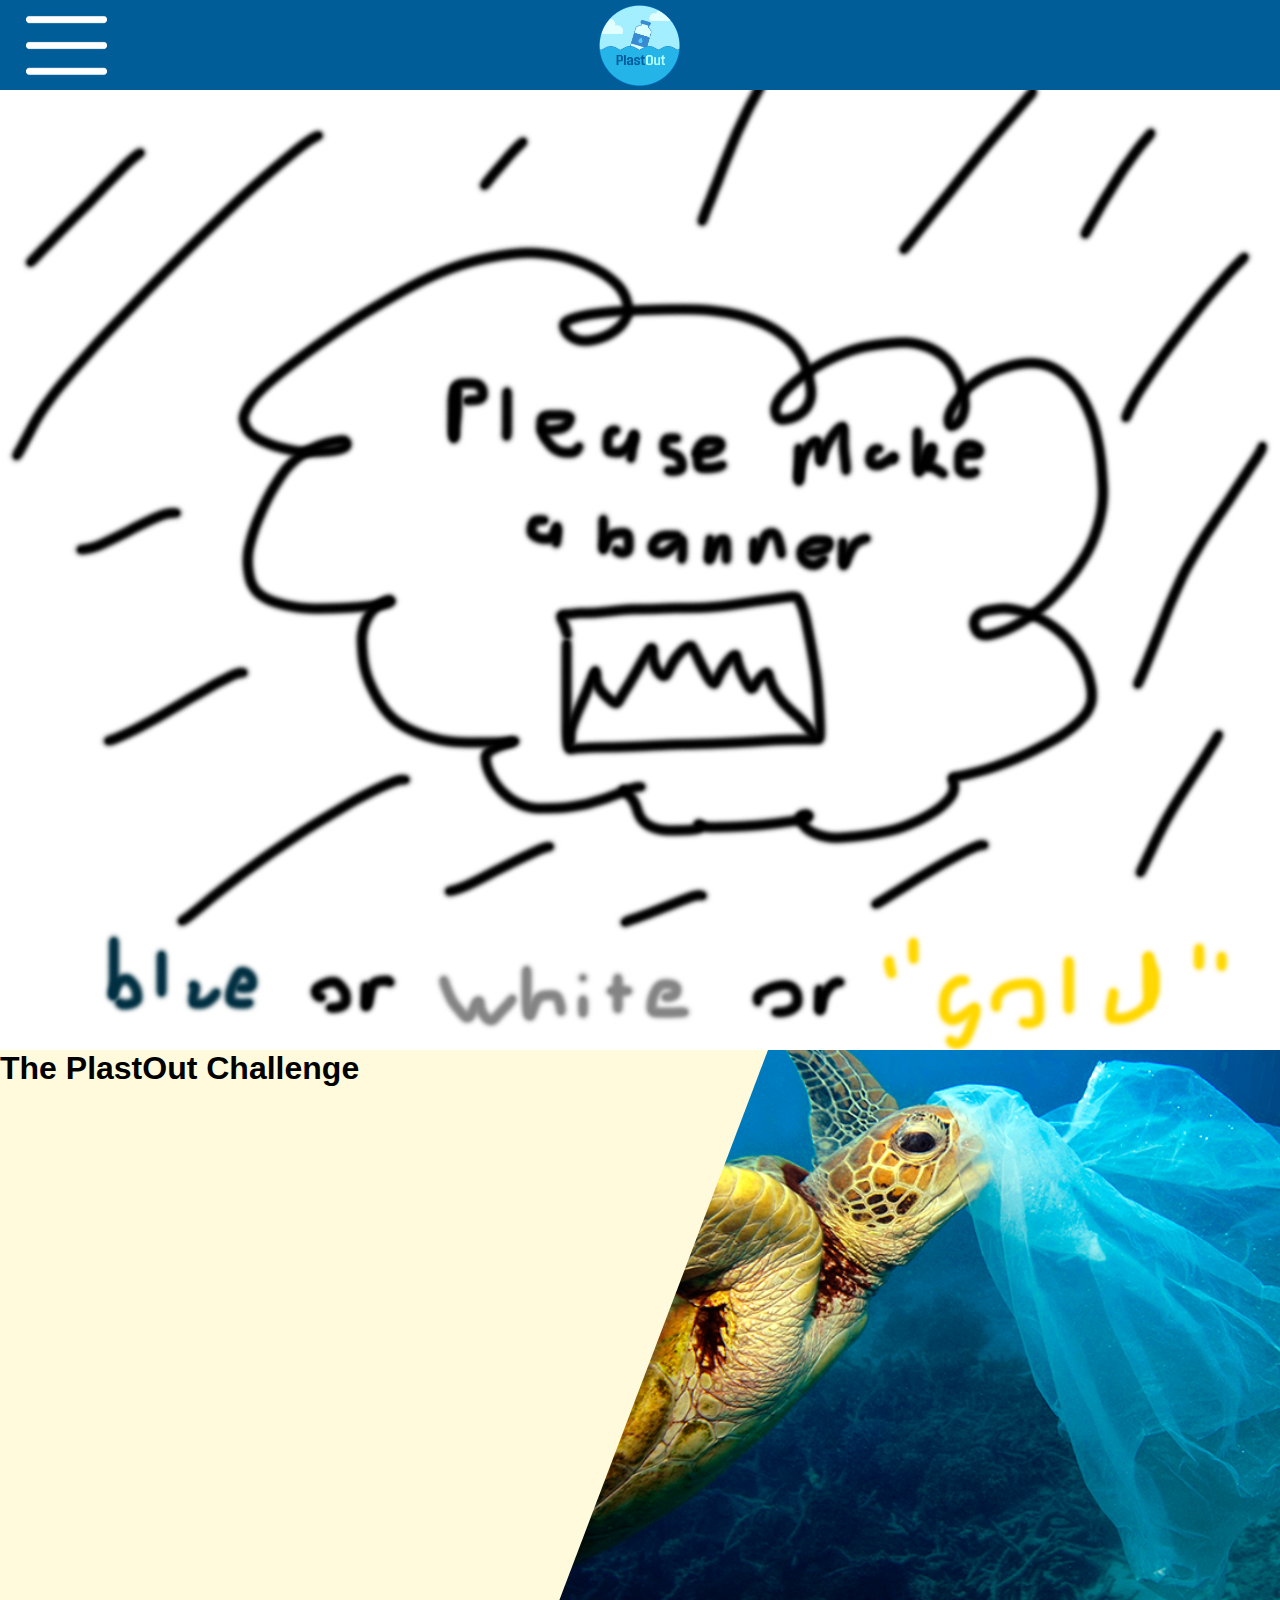
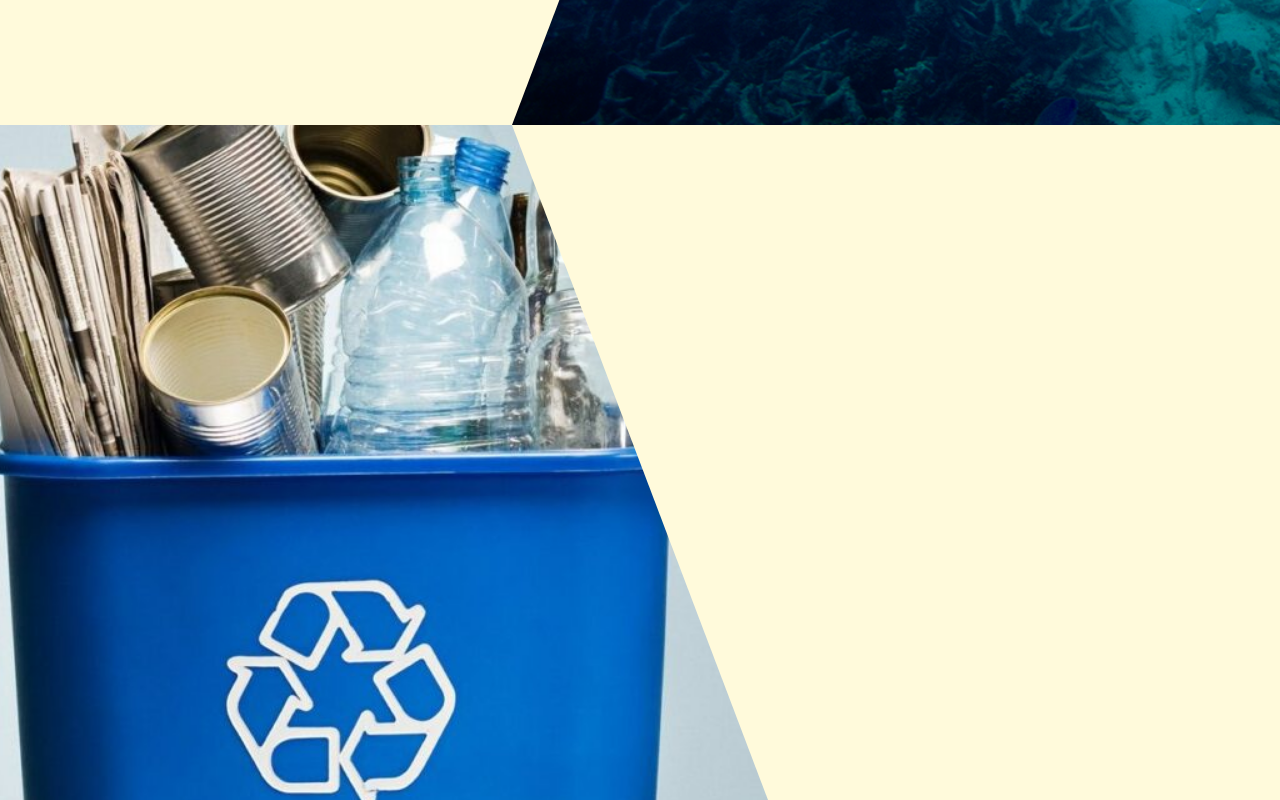
==== docs/index.html @ 73b94173 "skeleton structure" ====
<!DOCTYPE html>
<html lang="en">
<head>
    <meta charset="UTF-8">
    <meta name="viewport" content="width=device-width, initial-scale=1.0">
    
    <link rel="stylesheet" type="text/css" href="stylesheets/topbar.css"/>
    <link rel="stylesheet" type="text/css" href="stylesheets/content-blocks.css"/>
    <script src="main.js"></script>

    <title>Team PlastOut</title>
</head>
<body>

    <div class="topbar">
        <div class="topbar-item" id="menu">
            <img src="assets/PLACEHOLDER MENU ICON.png" onClick="openNav()" id="sdf">
        </div>

        <div class="topbar-item" id="logo">
            <img src="assets/PlastOut.svg">
        </div>

        <div class="topbar-item" id="spacer">
        </div>
    </div>

    <div id="main-banner">
    </div>

    <!-- right text -->
    <div class="content-block">
        <img src="assets/turtle.png" class="content-banner left-block">
        <h1 class="left-block">The PlastOut Challenge</h1>

        <div class="poly-container">
            <svg class="poly-container" viewBox="0, 0, 100, 100" preserveAspectRatio="none">
                <polygon points="0, 0 60, 0 40, 100 0, 100"></polygon>
            </svg>
        </div>
    </div>

    <!-- left text -->
    <div class="content-block">
        <div class="poly-container">
            <img src="assets/recycling.jpg" class="content-banner right-block">

            <svg class="poly-container" viewBox="0, 0, 100, 100" preserveAspectRatio="none">
                <polygon points="100, 0 40, 0 60, 100 100, 100"></polygon>
            </svg>
        </div>
    </div>

        <!-- <img src="assets/test.jpg" class="content-banner"> -->
</body>
</html>
---- docs/stylesheets/topbar.css ----
* {
    margin: 0;
    padding: 0;
}

html, body {
    width: 100%;
    height: 100%;
    font-family: 'Trebuchet MS', 'Lucida Sans Unicode', 'Lucida Grande', 'Lucida Sans', Arial, sans-serif;
}

img{
    height: 100%;
    width: auto;
}

.topbar {
    background-color: #005d97;
}

div.topbar {
    z-index: 99;
    position: sticky;
    top: 0;
    height: 10%;
    display: flex;
    align-items: center;
}

div.topbar-item {
    height: 90%;
    display: flex;
}

#menu {
    flex: 1 1 0;
    justify-content: left;
    padding-left: 2%;
}

#logo {
    justify-content: center;
    flex: 4 4 0;
}

#spacer {
    flex: 1 1 0;
    justify-content: right;
    padding-right: 2%;
}

#main-banner {
    width: 100%;
    aspect-ratio: 4 / 3;
    background-image: url(../assets/banner-placeholder.png);
    background-size: cover;
}
---- docs/stylesheets/content-blocks.css ----
.content-block {
    background-position: center;
    position: relative;
    width: 100%;
    height: 75%;
    overflow: hidden;
}

.poly-container {
    z-index: 1;
    width: 100%;
    height: 100%;
    display: flex;
}

svg.poly-container {
    position: absolute;
    width: 100%;
    height: 100%;
    fill: #fffadb;
}

.content-banner {
    z-index: 0;
    position: absolute;
    min-width: 100%;
    min-height: 100%;
    width: auto;
    height: auto;
}

img.left-block {
    top: -25%;
    right: -25%;
}

img.right-block {
    top: -25%;
    left: -25%;
}

h1.left-block {
    position: absolute;
    z-index: 2;
    width: 40%;
}
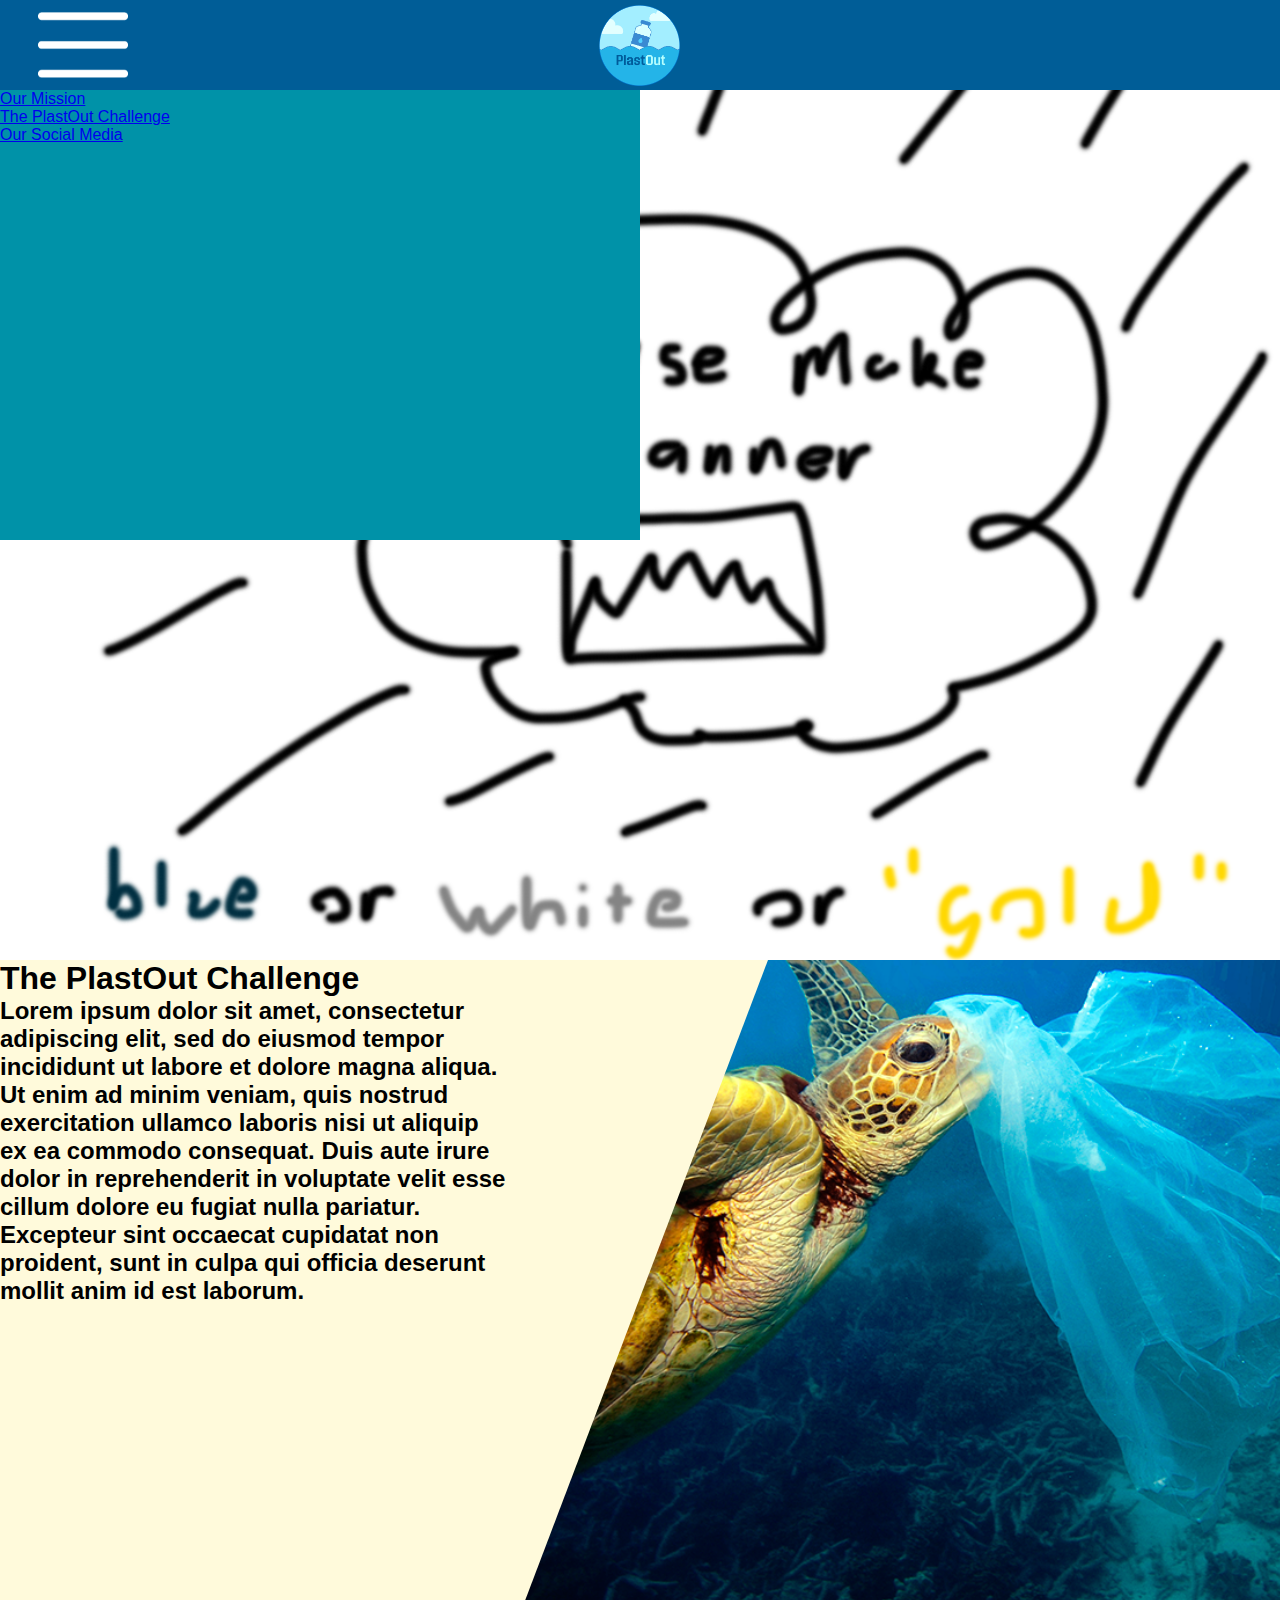
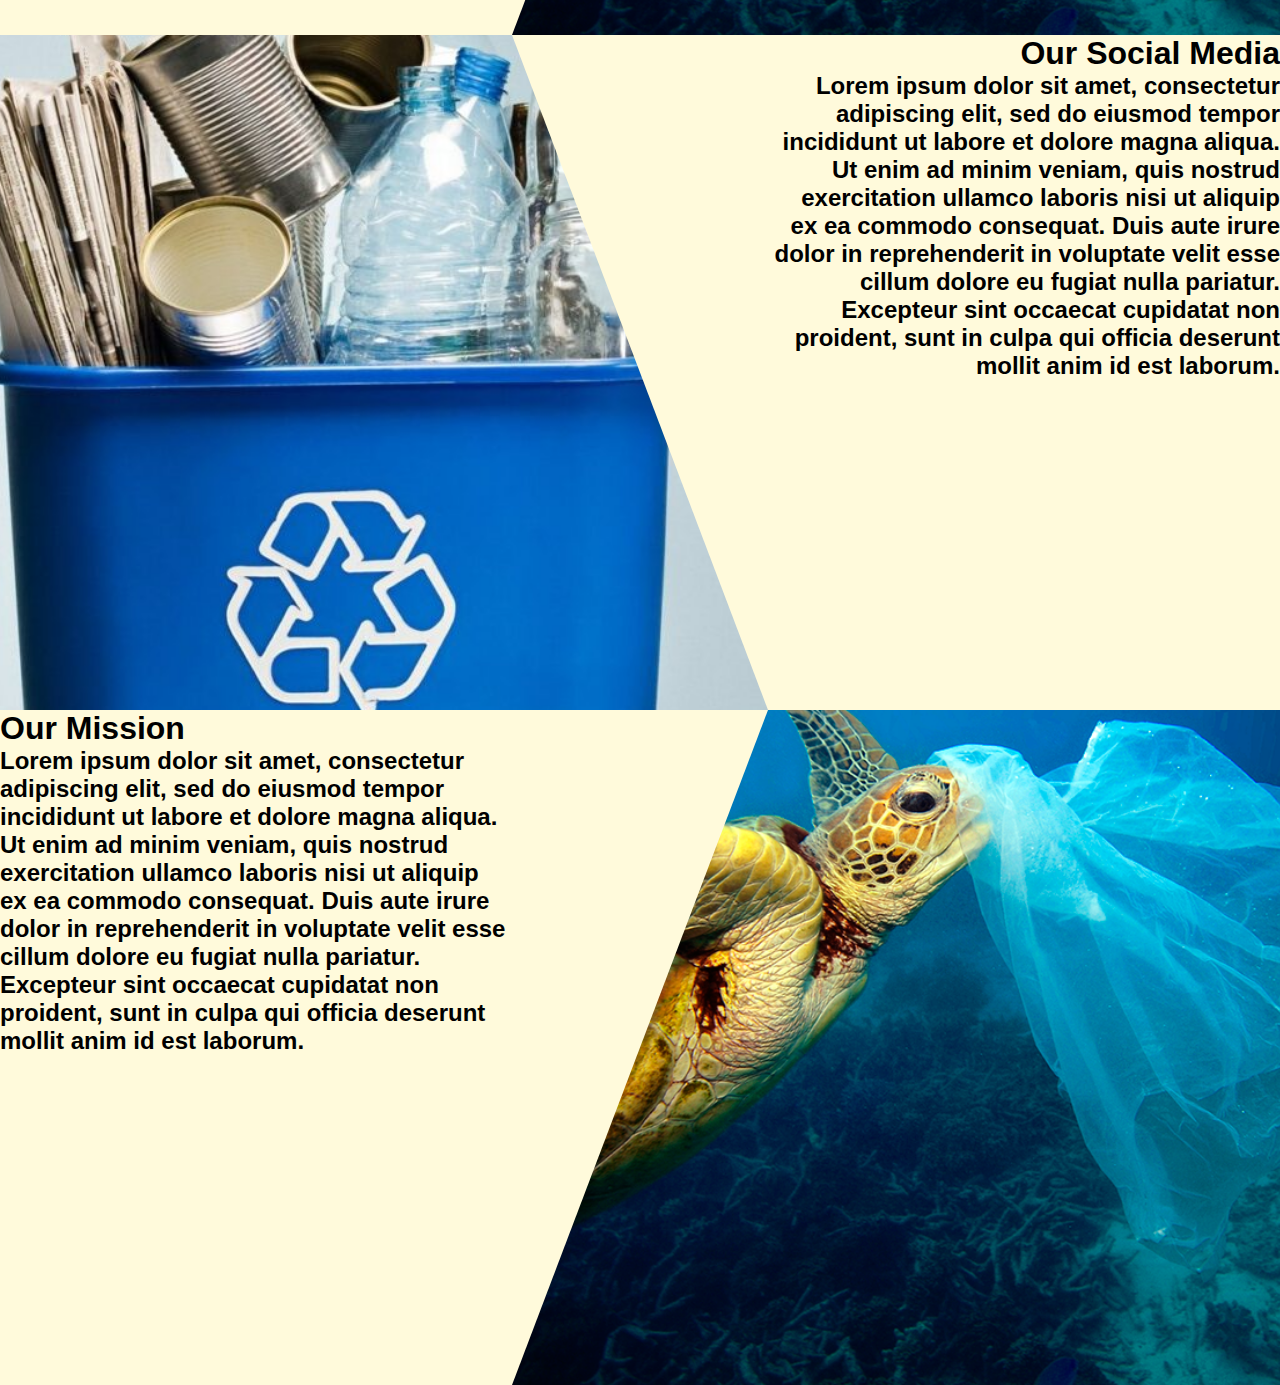
==== commit 3cbf0d27: "navbar" ====
--- a/docs/index.html
+++ b/docs/index.html
@@ -6,7 +6,9 @@
     
     <link rel="stylesheet" type="text/css" href="stylesheets/topbar.css"/>
     <link rel="stylesheet" type="text/css" href="stylesheets/content-blocks.css"/>
-    <script src="main.js"></script>
+
+    <link rel="icon" type="image/png" href="assets/favicomatic/favicon-32x32.png" sizes="32x32" />
+    <link rel="icon" type="image/png" href="assets/favicomatic/favicon-16x16.png" sizes="16x16" />    
 
     <title>Team PlastOut</title>
 </head>
@@ -14,8 +16,15 @@
 
     <div class="topbar">
         <div class="topbar-item" id="menu">
-            <img src="assets/PLACEHOLDER MENU ICON.png" onClick="openNav()" id="sdf">
+            <img src="assets/PLACEHOLDER MENU ICON.png" id="menu-button">
+            <div id="navigator">
+                <a href="mission.html" class="navigator-item">Our Mission</a>
+                <a href="plastout-challenge.html" class="navigator-item">The PlastOut Challenge</a>
+                <a href="social-media.html" class="navigator-item">Our Social Media</a>
+            </div>
+            <div id="mask"></div>
         </div>
+
 
         <div class="topbar-item" id="logo">
             <img src="assets/PlastOut.svg">
@@ -31,7 +40,10 @@
     <!-- right text -->
     <div class="content-block">
         <img src="assets/turtle.png" class="content-banner left-block">
-        <h1 class="left-block">The PlastOut Challenge</h1>
+        <div class="left-block">
+            <h1 class="left-block">The PlastOut Challenge</h1>
+            <h2 class="left-block">Lorem ipsum dolor sit amet, consectetur adipiscing elit, sed do eiusmod tempor incididunt ut labore et dolore magna aliqua. Ut enim ad minim veniam, quis nostrud exercitation ullamco laboris nisi ut aliquip ex ea commodo consequat. Duis aute irure dolor in reprehenderit in voluptate velit esse cillum dolore eu fugiat nulla pariatur. Excepteur sint occaecat cupidatat non proident, sunt in culpa qui officia deserunt mollit anim id est laborum.</h2>
+        </div>
 
         <div class="poly-container">
             <svg class="poly-container" viewBox="0, 0, 100, 100" preserveAspectRatio="none">
@@ -42,15 +54,33 @@
 
     <!-- left text -->
     <div class="content-block">
+        <img src="assets/recycling.jpg" class="content-banner right-block">
+        <div class="right-block">
+            <h1 class="right-block">Our Social Media</h1>
+            <h2 class="right-block">Lorem ipsum dolor sit amet, consectetur adipiscing elit, sed do eiusmod tempor incididunt ut labore et dolore magna aliqua. Ut enim ad minim veniam, quis nostrud exercitation ullamco laboris nisi ut aliquip ex ea commodo consequat. Duis aute irure dolor in reprehenderit in voluptate velit esse cillum dolore eu fugiat nulla pariatur. Excepteur sint occaecat cupidatat non proident, sunt in culpa qui officia deserunt mollit anim id est laborum.</h2>
+        </div>
+
         <div class="poly-container">
-            <img src="assets/recycling.jpg" class="content-banner right-block">
-
             <svg class="poly-container" viewBox="0, 0, 100, 100" preserveAspectRatio="none">
                 <polygon points="100, 0 40, 0 60, 100 100, 100"></polygon>
             </svg>
         </div>
     </div>
 
-        <!-- <img src="assets/test.jpg" class="content-banner"> -->
+    <div class="content-block">
+        <img src="assets/turtle.png" class="content-banner left-block">
+        <div class="left-block">
+            <h1 class="left-block">Our Mission</h1>
+            <h2 class="left-block">Lorem ipsum dolor sit amet, consectetur adipiscing elit, sed do eiusmod tempor incididunt ut labore et dolore magna aliqua. Ut enim ad minim veniam, quis nostrud exercitation ullamco laboris nisi ut aliquip ex ea commodo consequat. Duis aute irure dolor in reprehenderit in voluptate velit esse cillum dolore eu fugiat nulla pariatur. Excepteur sint occaecat cupidatat non proident, sunt in culpa qui officia deserunt mollit anim id est laborum.</h2>
+        </div>
+
+        <div class="poly-container">
+            <svg class="poly-container" viewBox="0, 0, 100, 100" preserveAspectRatio="none">
+                <polygon points="0, 0 60, 0 40, 100 0, 100"></polygon>
+            </svg>
+        </div>
+    </div>
+
+    <script src="main.js"></script>
 </body>
 </html>--- a/docs/stylesheets/topbar.css
+++ b/docs/stylesheets/topbar.css
@@ -9,33 +9,73 @@
     font-family: 'Trebuchet MS', 'Lucida Sans Unicode', 'Lucida Grande', 'Lucida Sans', Arial, sans-serif;
 }
 
-img{
+img {
     height: 100%;
     width: auto;
 }
 
-.topbar {
-    background-color: #005d97;
-}
-
 div.topbar {
-    z-index: 99;
-    position: sticky;
+    position: fixed;
     top: 0;
+    width: 100%;
     height: 10%;
     display: flex;
     align-items: center;
+    background-color: #005d97;
+    z-index: 100;
 }
 
 div.topbar-item {
     height: 90%;
     display: flex;
+    z-index: 5;
 }
 
 #menu {
     flex: 1 1 0;
     justify-content: left;
-    padding-left: 2%;
+    display: block;
+}
+
+#mask {
+    width: 50%;
+    height: 100%;
+    top: 0px;
+    position: absolute;
+    z-index: 4;
+    background-color: #005d97;
+}
+
+#navigator {
+    width: 50%;
+    height: 500%;
+    position: absolute;
+    bottom: 0px;
+    left: 0px;
+    background-color: #0092a8;
+    transition: transform 1s;
+    z-index: 3;
+    /* display: block; */
+}
+
+#menu-button {
+    position: absolute;
+    padding-left: 3%;
+    z-index: 6;
+    top: 0;
+    left: 0;
+}
+
+#menu-button:hover + #navigator {
+    transform: translateY(100%);
+}
+
+#navigator:hover {
+    transform: translateY(100%);
+}
+
+.navigator-item {
+    display: block;
 }
 
 #logo {
@@ -46,7 +86,6 @@
 #spacer {
     flex: 1 1 0;
     justify-content: right;
-    padding-right: 2%;
 }
 
 #main-banner {
--- a/docs/stylesheets/content-blocks.css
+++ b/docs/stylesheets/content-blocks.css
@@ -4,17 +4,18 @@
     width: 100%;
     height: 75%;
     overflow: hidden;
+    display: flex;
 }
 
 .poly-container {
     z-index: 1;
+    position: absolute;
     width: 100%;
     height: 100%;
     display: flex;
 }
 
 svg.poly-container {
-    position: absolute;
     width: 100%;
     height: 100%;
     fill: #fffadb;
@@ -29,6 +30,22 @@
     height: auto;
 }
 
+div.left-block {
+    text-align: left;
+    position: absolute;
+    z-index: 2;
+    width: 40%;
+    left: 0px;
+}
+
+div.right-block {
+    text-align: right;
+    position: absolute;
+    z-index: 2;
+    width: 40%;
+    right: 0px;
+}
+
 img.left-block {
     top: -25%;
     right: -25%;
@@ -37,10 +54,4 @@
 img.right-block {
     top: -25%;
     left: -25%;
-}
-
-h1.left-block {
-    position: absolute;
-    z-index: 2;
-    width: 40%;
 }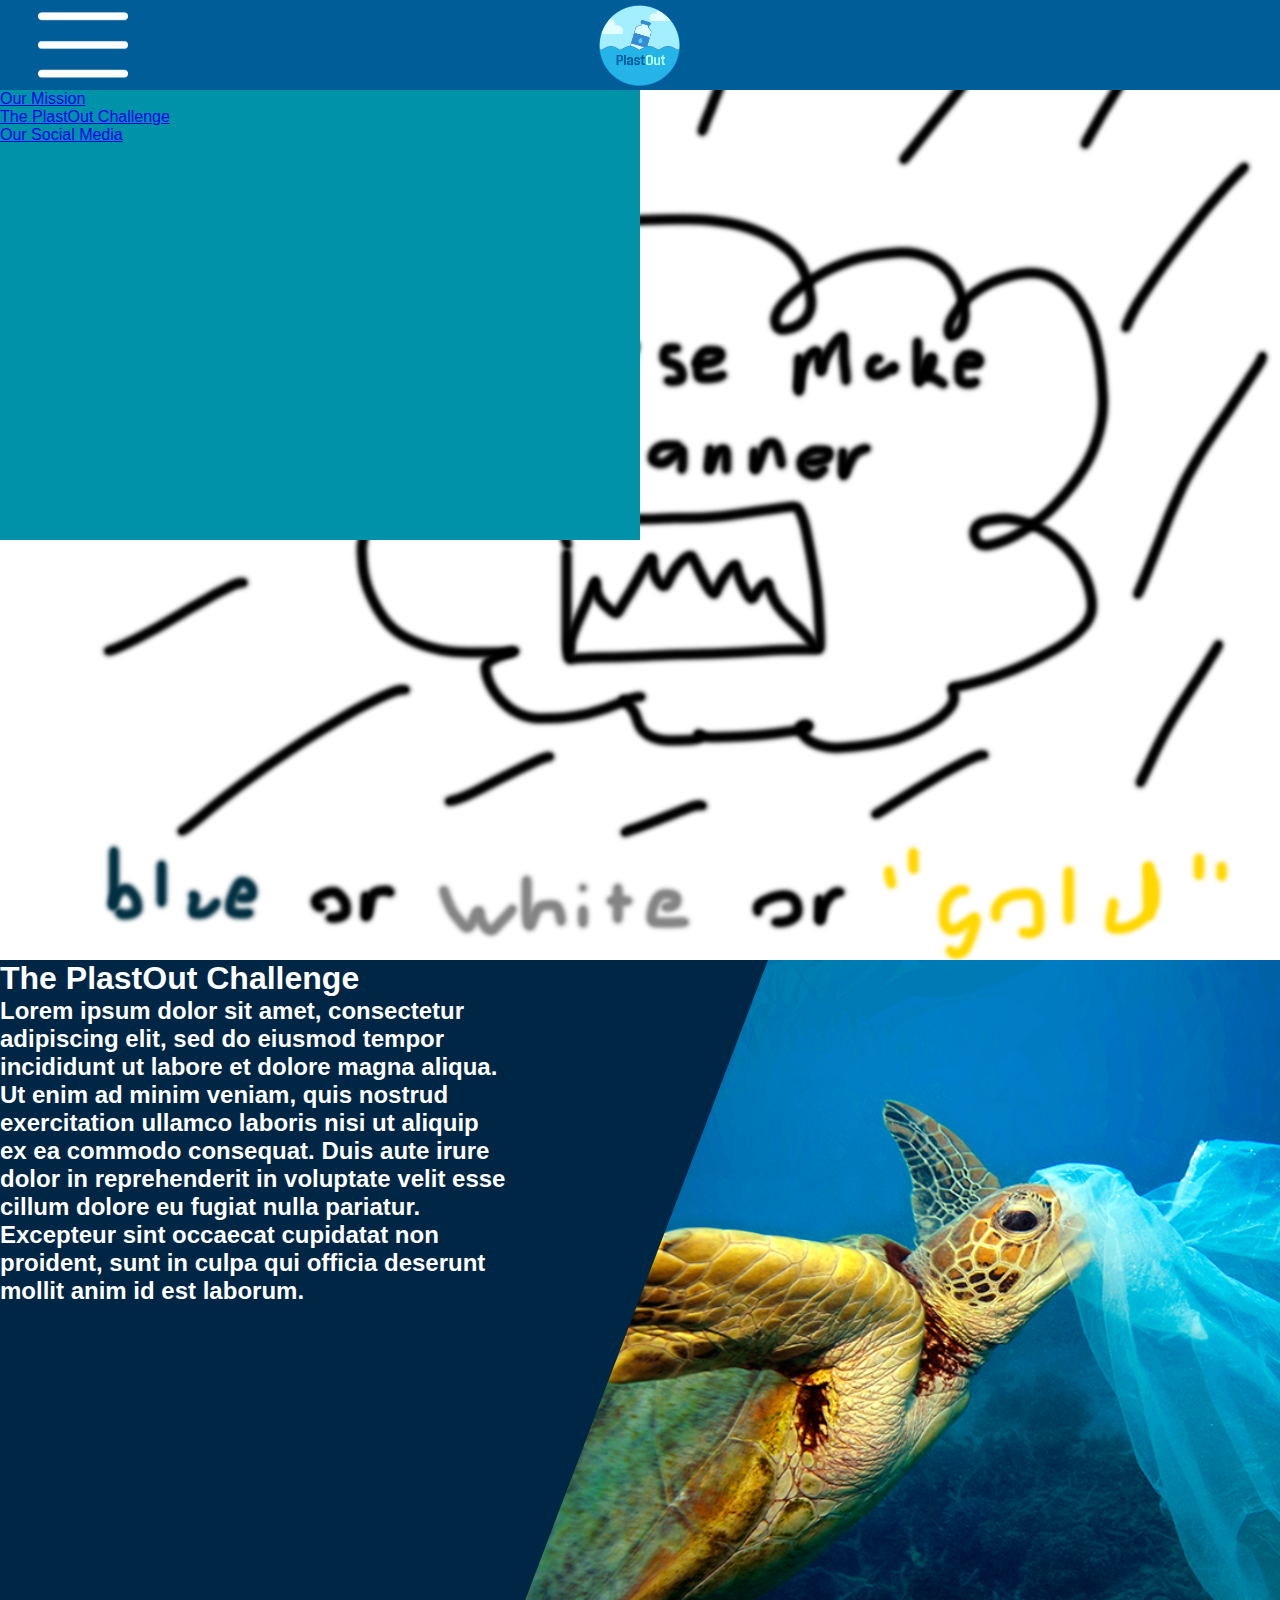
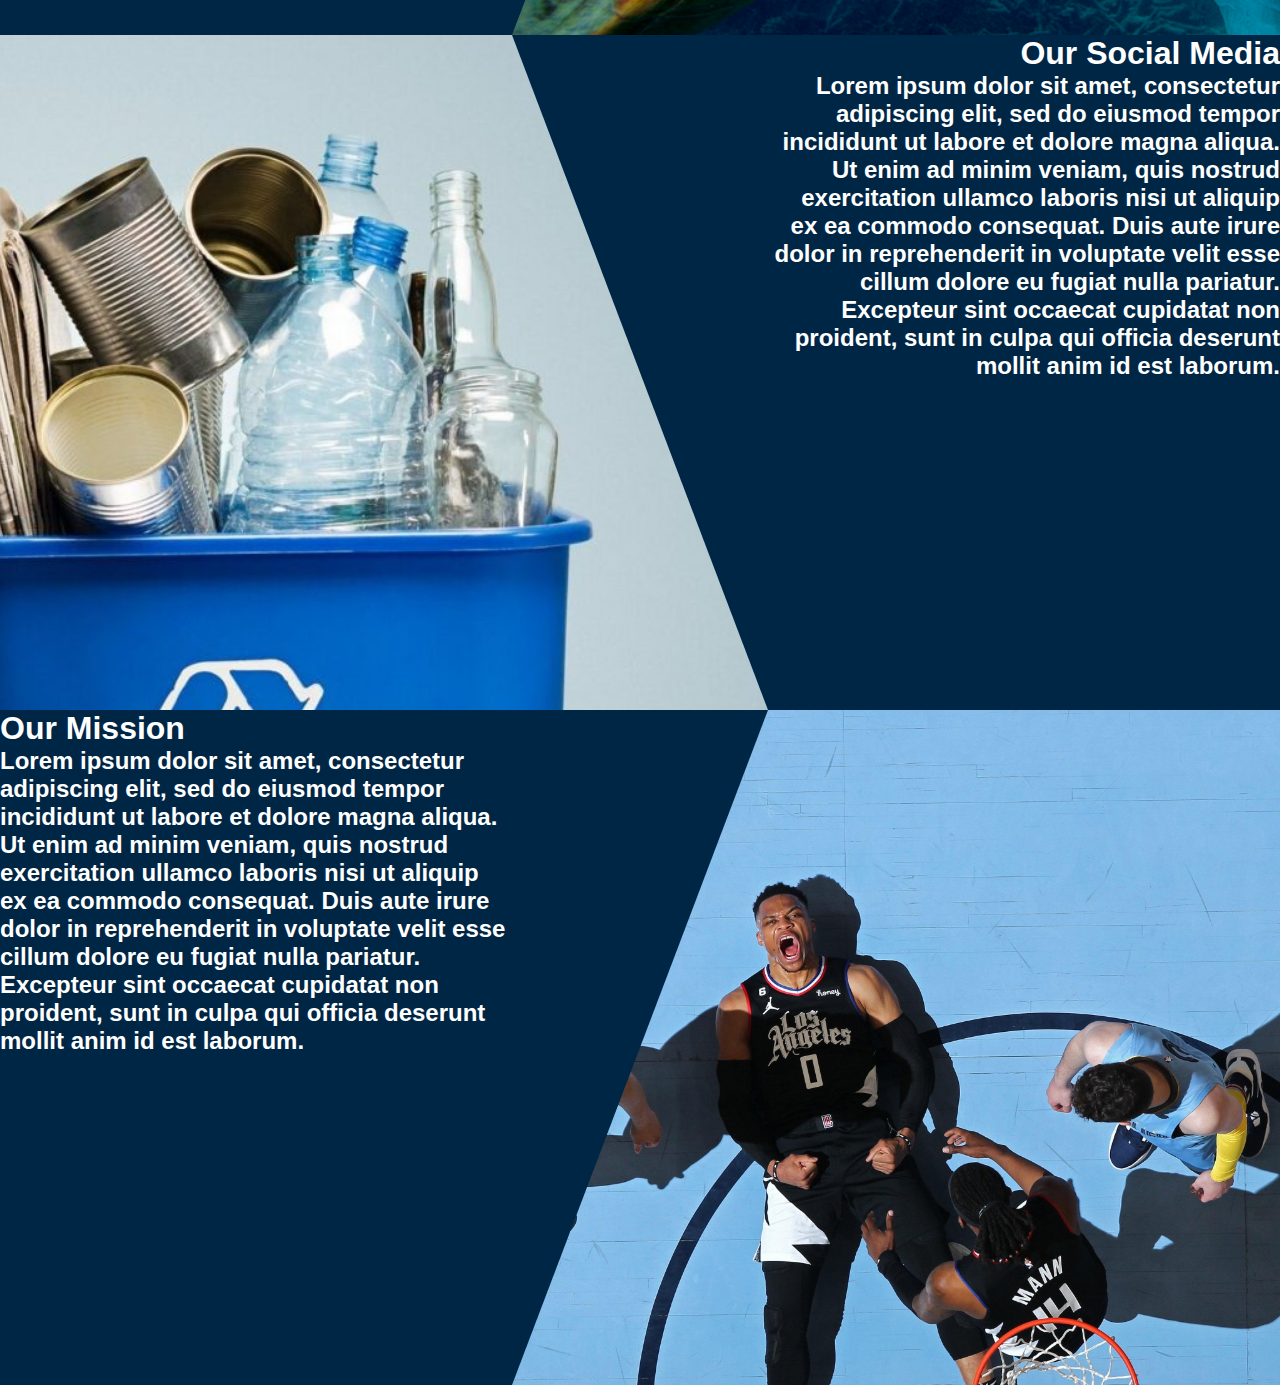
==== commit dabaed06: "small fixes to mobile navbar" ====
--- a/docs/index.html
+++ b/docs/index.html
@@ -68,7 +68,7 @@
     </div>
 
     <div class="content-block">
-        <img src="assets/turtle.png" class="content-banner left-block">
+        <img src="assets/test.jpg" class="content-banner left-block">
         <div class="left-block">
             <h1 class="left-block">Our Mission</h1>
             <h2 class="left-block">Lorem ipsum dolor sit amet, consectetur adipiscing elit, sed do eiusmod tempor incididunt ut labore et dolore magna aliqua. Ut enim ad minim veniam, quis nostrud exercitation ullamco laboris nisi ut aliquip ex ea commodo consequat. Duis aute irure dolor in reprehenderit in voluptate velit esse cillum dolore eu fugiat nulla pariatur. Excepteur sint occaecat cupidatat non proident, sunt in culpa qui officia deserunt mollit anim id est laborum.</h2>
--- a/docs/stylesheets/content-blocks.css
+++ b/docs/stylesheets/content-blocks.css
@@ -5,6 +5,7 @@
     height: 75%;
     overflow: hidden;
     display: flex;
+    color: white;
 }
 
 .poly-container {
@@ -18,7 +19,7 @@
 svg.poly-container {
     width: 100%;
     height: 100%;
-    fill: #fffadb;
+    fill: #002645;
 }
 
 .content-banner {
@@ -47,11 +48,11 @@
 }
 
 img.left-block {
-    top: -25%;
-    right: -25%;
+    right: -33%;
+    width: 100%;
 }
 
 img.right-block {
-    top: -25%;
-    left: -25%;
+    left: -33%;
+    width: 100%;
 }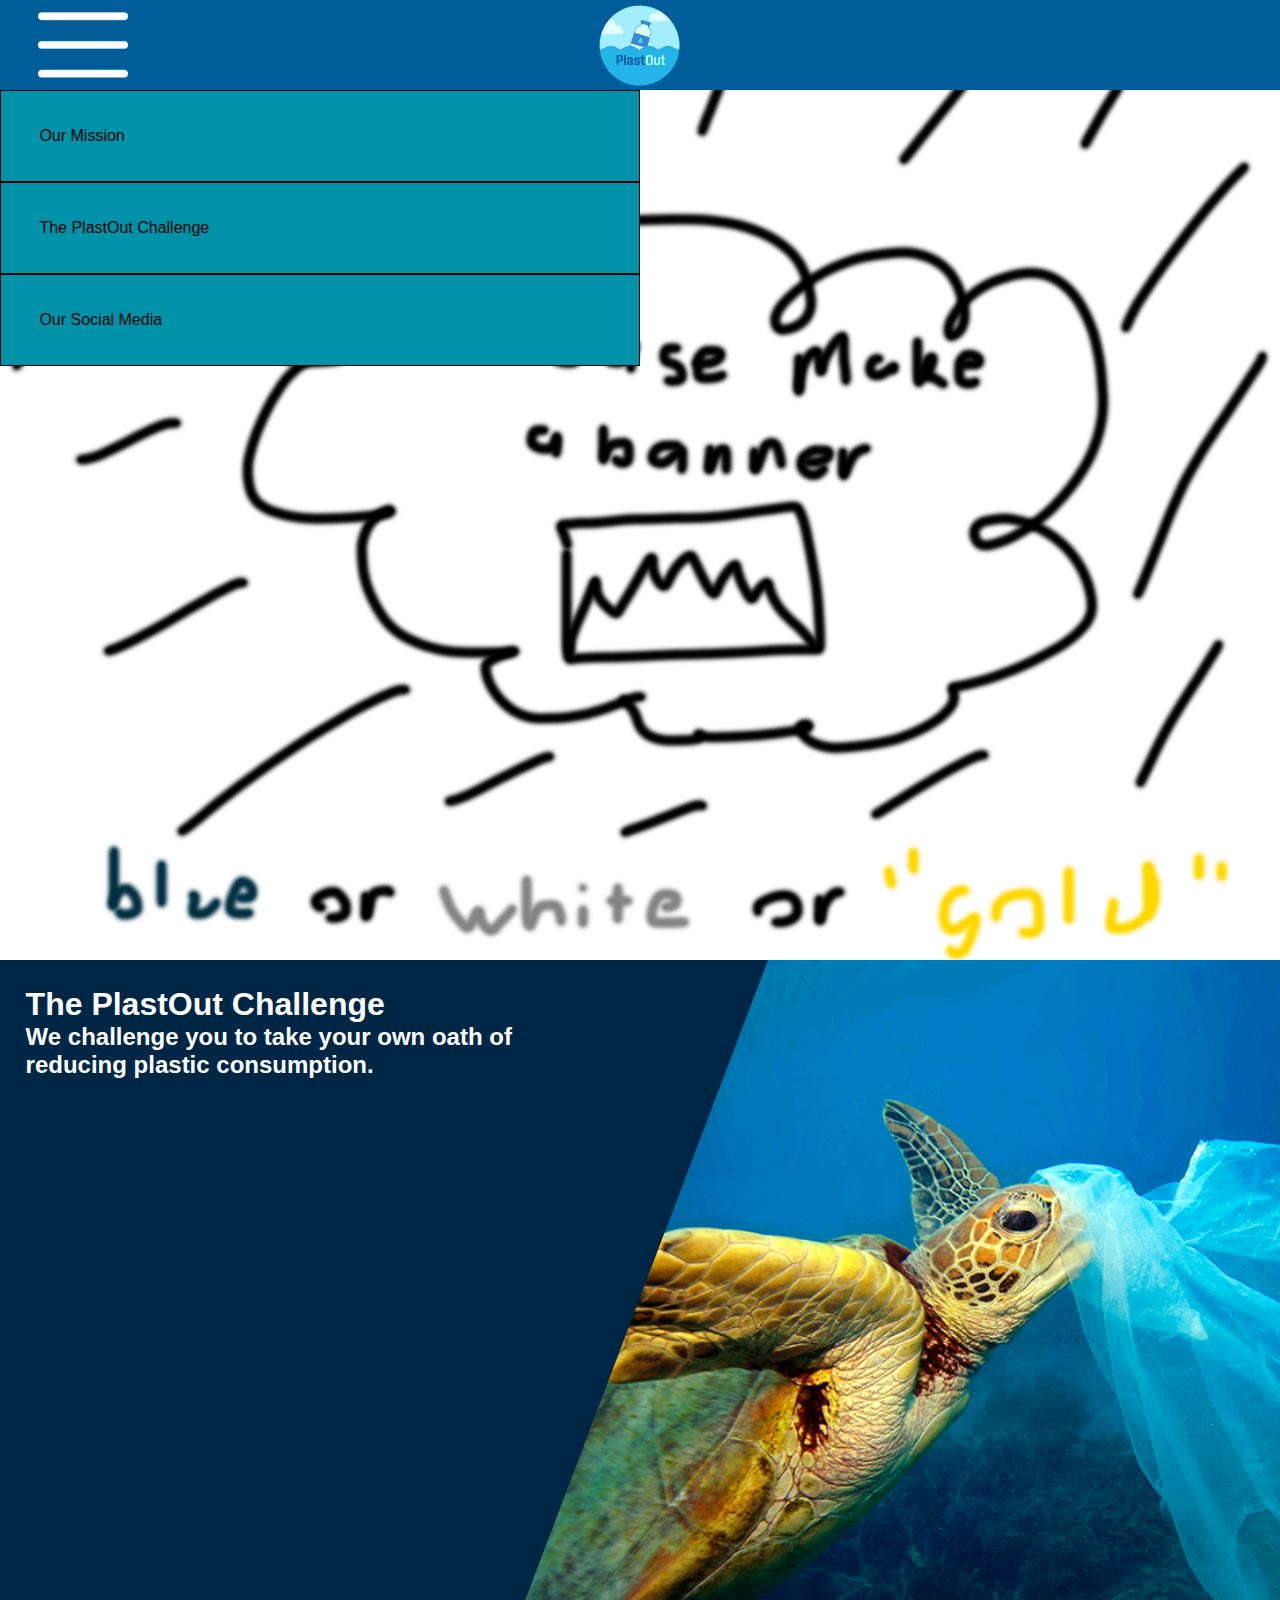
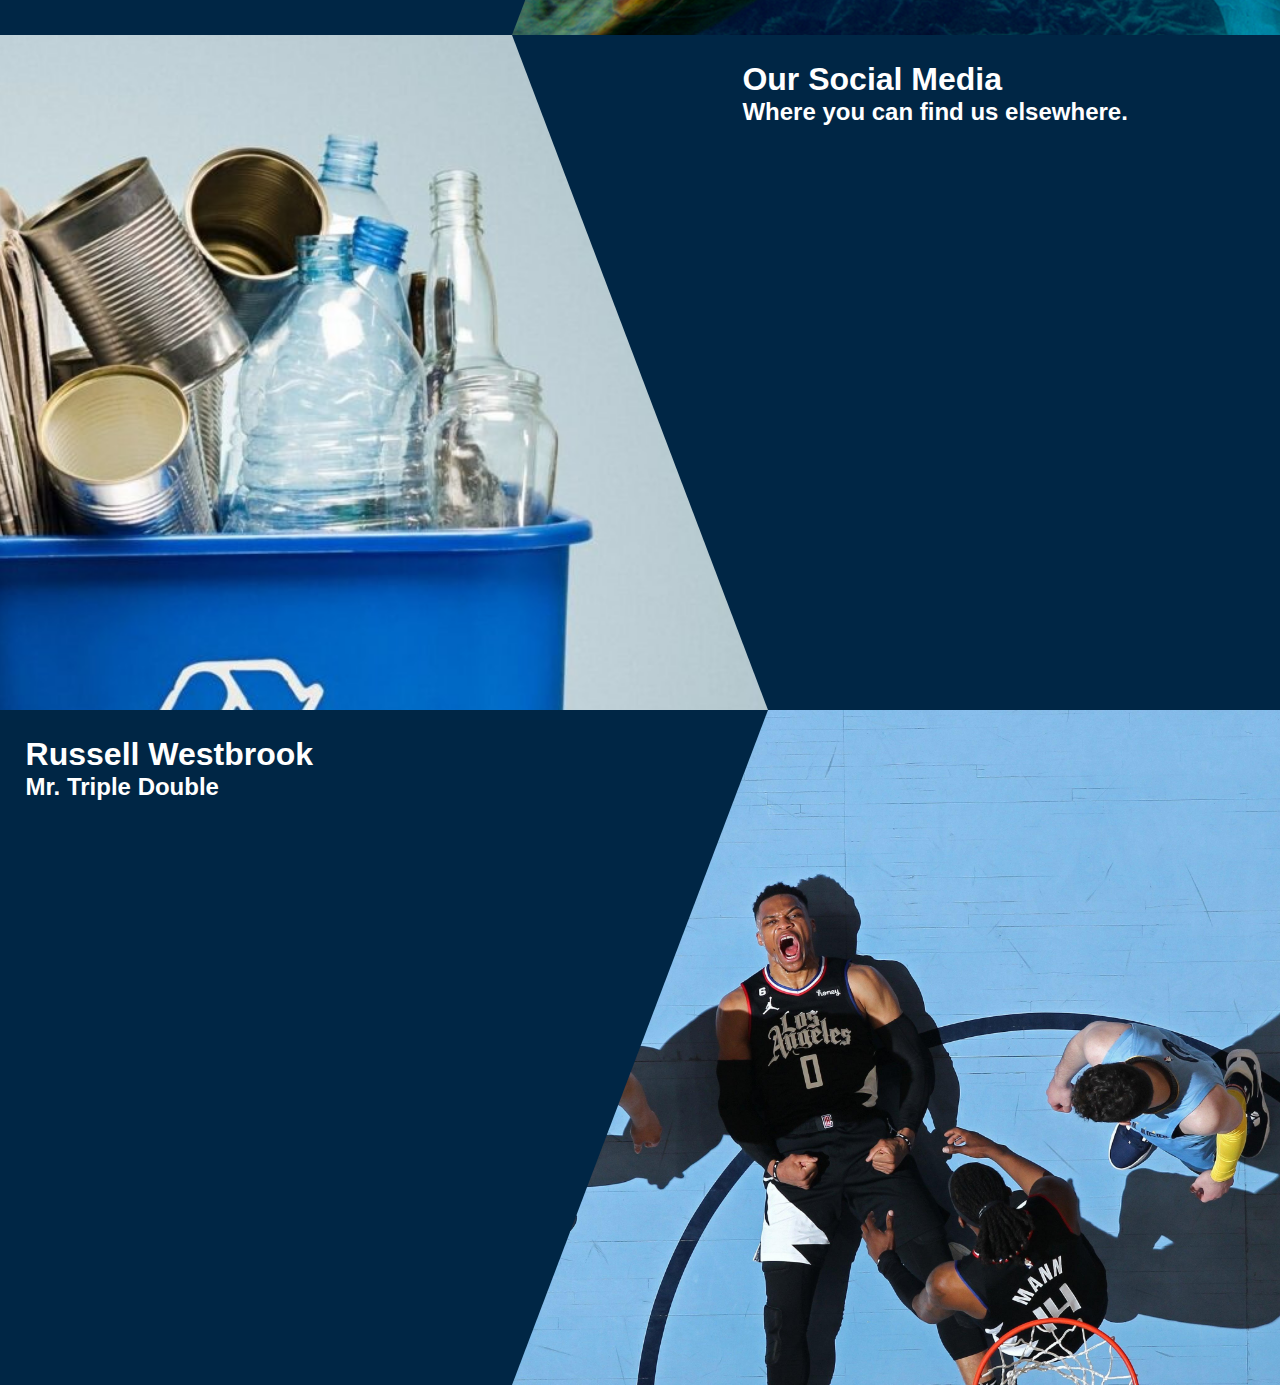
==== commit 2ed44811: "fixed mobile hover for real this time; added multiple pages; other improvements" ====
--- a/docs/index.html
+++ b/docs/index.html
@@ -1,5 +1,5 @@
 <!DOCTYPE html>
-<html lang="en">
+<html lang="en" ontouchmove>
 <head>
     <meta charset="UTF-8">
     <meta name="viewport" content="width=device-width, initial-scale=1.0">
@@ -13,7 +13,6 @@
     <title>Team PlastOut</title>
 </head>
 <body>
-
     <div class="topbar">
         <div class="topbar-item" id="menu">
             <img src="assets/PLACEHOLDER MENU ICON.png" id="menu-button">
@@ -42,7 +41,7 @@
         <img src="assets/turtle.png" class="content-banner left-block">
         <div class="left-block">
             <h1 class="left-block">The PlastOut Challenge</h1>
-            <h2 class="left-block">Lorem ipsum dolor sit amet, consectetur adipiscing elit, sed do eiusmod tempor incididunt ut labore et dolore magna aliqua. Ut enim ad minim veniam, quis nostrud exercitation ullamco laboris nisi ut aliquip ex ea commodo consequat. Duis aute irure dolor in reprehenderit in voluptate velit esse cillum dolore eu fugiat nulla pariatur. Excepteur sint occaecat cupidatat non proident, sunt in culpa qui officia deserunt mollit anim id est laborum.</h2>
+            <h2 class="left-block">We challenge you to take your own oath of reducing plastic consumption.</h2>
         </div>
 
         <div class="poly-container">
@@ -57,7 +56,7 @@
         <img src="assets/recycling.jpg" class="content-banner right-block">
         <div class="right-block">
             <h1 class="right-block">Our Social Media</h1>
-            <h2 class="right-block">Lorem ipsum dolor sit amet, consectetur adipiscing elit, sed do eiusmod tempor incididunt ut labore et dolore magna aliqua. Ut enim ad minim veniam, quis nostrud exercitation ullamco laboris nisi ut aliquip ex ea commodo consequat. Duis aute irure dolor in reprehenderit in voluptate velit esse cillum dolore eu fugiat nulla pariatur. Excepteur sint occaecat cupidatat non proident, sunt in culpa qui officia deserunt mollit anim id est laborum.</h2>
+            <h2 class="right-block">Where you can find us elsewhere.</h2>
         </div>
 
         <div class="poly-container">
@@ -70,8 +69,8 @@
     <div class="content-block">
         <img src="assets/test.jpg" class="content-banner left-block">
         <div class="left-block">
-            <h1 class="left-block">Our Mission</h1>
-            <h2 class="left-block">Lorem ipsum dolor sit amet, consectetur adipiscing elit, sed do eiusmod tempor incididunt ut labore et dolore magna aliqua. Ut enim ad minim veniam, quis nostrud exercitation ullamco laboris nisi ut aliquip ex ea commodo consequat. Duis aute irure dolor in reprehenderit in voluptate velit esse cillum dolore eu fugiat nulla pariatur. Excepteur sint occaecat cupidatat non proident, sunt in culpa qui officia deserunt mollit anim id est laborum.</h2>
+            <h1 class="left-block">Russell Westbrook</h1>
+            <h2 class="left-block">Mr. Triple Double</h2>
         </div>
 
         <div class="poly-container">
--- a/docs/stylesheets/topbar.css
+++ b/docs/stylesheets/topbar.css
@@ -48,7 +48,6 @@
 
 #navigator {
     width: 50%;
-    height: 500%;
     position: absolute;
     bottom: 0px;
     left: 0px;
@@ -75,7 +74,19 @@
 }
 
 .navigator-item {
-    display: block;
+    all: unset;
+    display: flex;
+    flex-direction: column;
+    text-align: left;
+    justify-content: center;
+    padding-left: 6%;
+    height: 10vh;
+    border: solid black;
+    border-width: 1px;
+}
+
+.navigator-item:hover {
+    background-color: #005663;
 }
 
 #logo {
--- a/docs/stylesheets/content-blocks.css
+++ b/docs/stylesheets/content-blocks.css
@@ -37,14 +37,16 @@
     z-index: 2;
     width: 40%;
     left: 0px;
+    padding: 2% 0% 0% 2%;
 }
 
 div.right-block {
-    text-align: right;
+    text-align: left;
     position: absolute;
     z-index: 2;
     width: 40%;
     right: 0px;
+    padding: 2% 2% 0% 0%;
 }
 
 img.left-block {
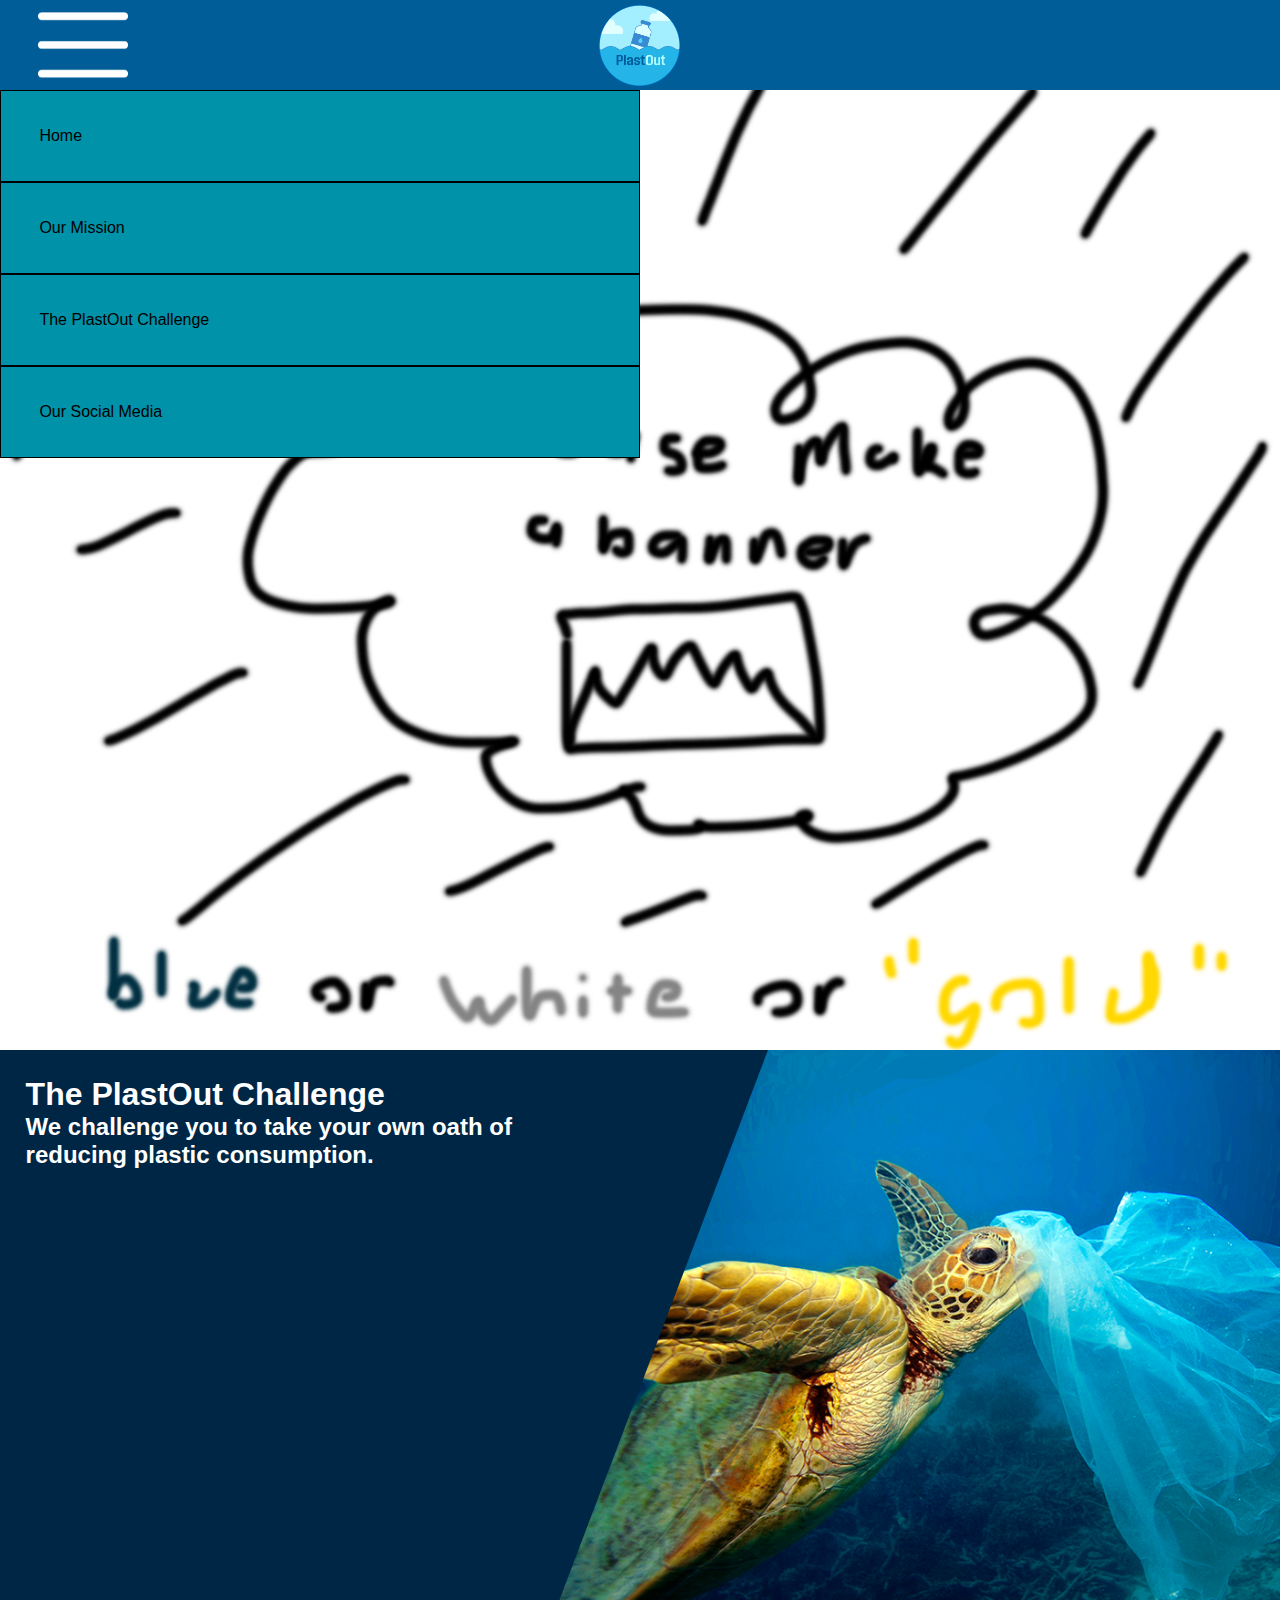
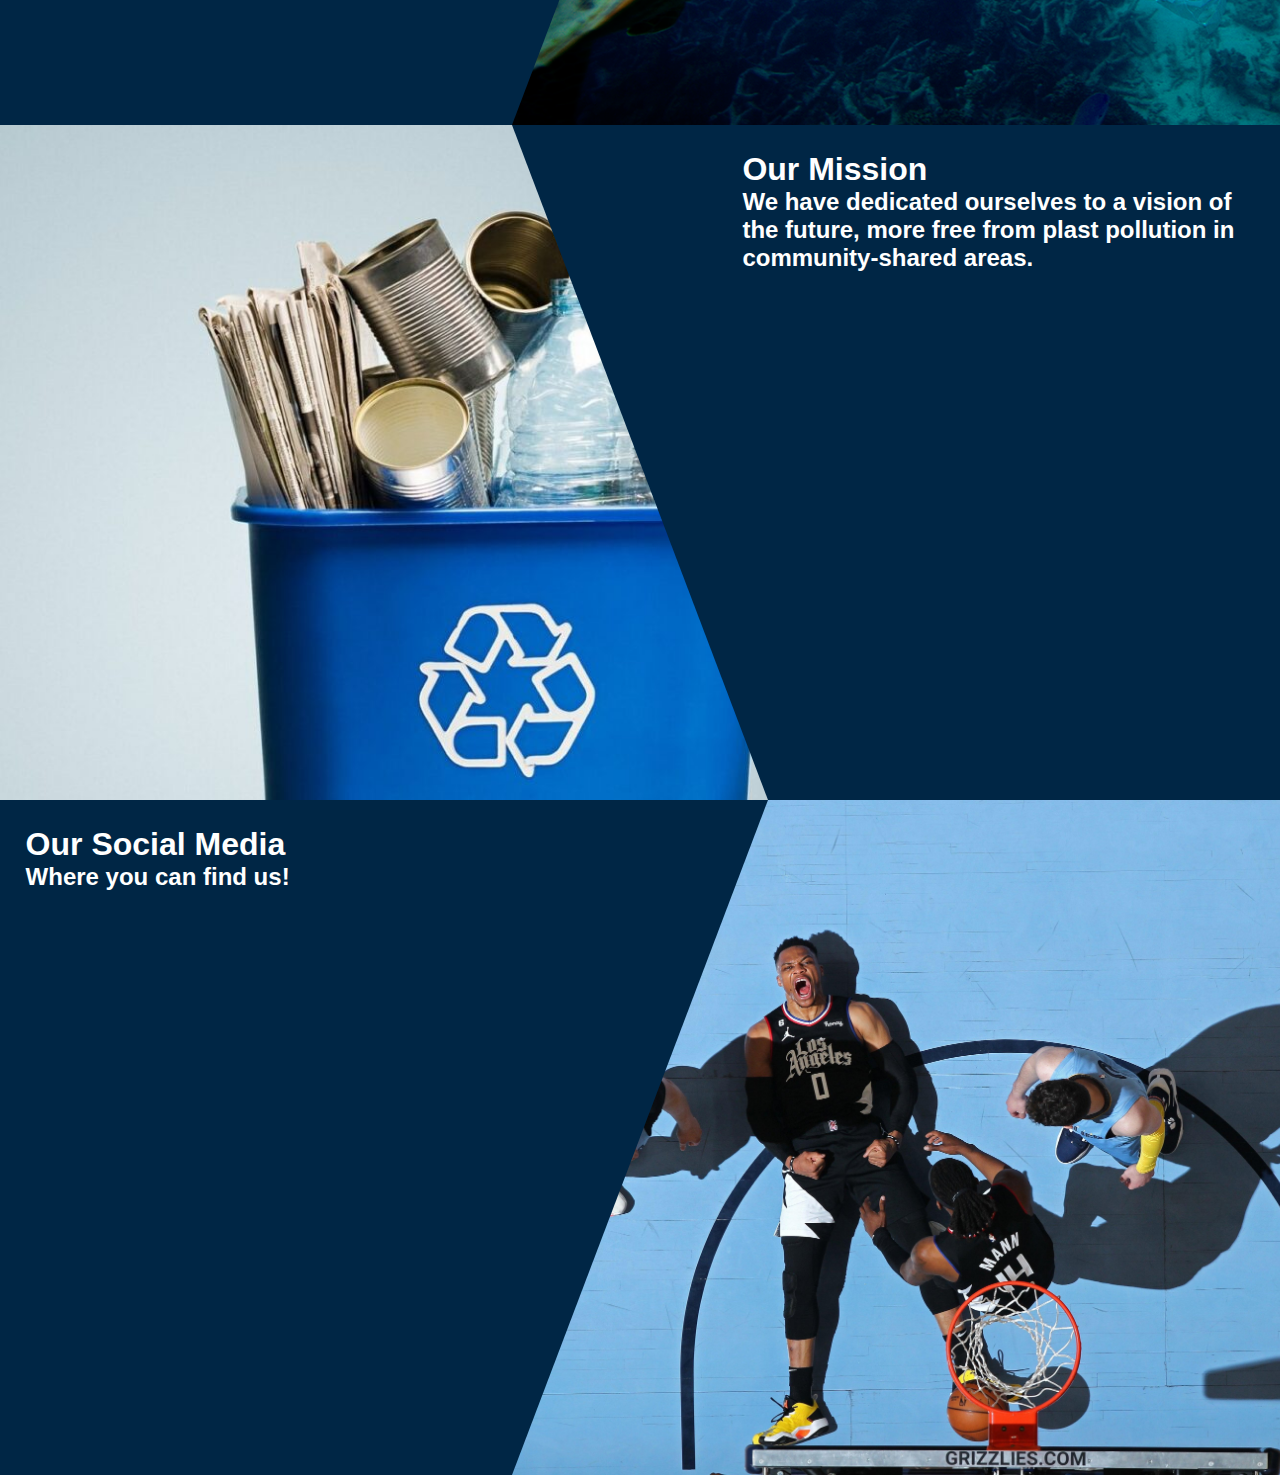
==== commit 23010680: "added basics to plastout challenge page" ====
--- a/docs/index.html
+++ b/docs/index.html
@@ -17,6 +17,7 @@
         <div class="topbar-item" id="menu">
             <img src="assets/PLACEHOLDER MENU ICON.png" id="menu-button">
             <div id="navigator">
+                <a href="index.html" class="navigator-item">Home</a>
                 <a href="mission.html" class="navigator-item">Our Mission</a>
                 <a href="plastout-challenge.html" class="navigator-item">The PlastOut Challenge</a>
                 <a href="social-media.html" class="navigator-item">Our Social Media</a>
@@ -32,13 +33,17 @@
         <div class="topbar-item" id="spacer">
         </div>
     </div>
+    <div id="spacer"></div>
 
     <div id="main-banner">
     </div>
 
     <!-- right text -->
     <div class="content-block">
-        <img src="assets/turtle.png" class="content-banner left-block">
+        <div class="content-banner-container-left">
+            <img src="assets/turtle.png" class="content-banner left-block">
+        </div>
+        
         <div class="left-block">
             <h1 class="left-block">The PlastOut Challenge</h1>
             <h2 class="left-block">We challenge you to take your own oath of reducing plastic consumption.</h2>
@@ -53,10 +58,12 @@
 
     <!-- left text -->
     <div class="content-block">
-        <img src="assets/recycling.jpg" class="content-banner right-block">
+        <div class="content-banner-container-right">
+            <img src="assets/recycling.jpg" class="content-banner right-block">
+        </div>
         <div class="right-block">
-            <h1 class="right-block">Our Social Media</h1>
-            <h2 class="right-block">Where you can find us elsewhere.</h2>
+            <h1 class="right-block">Our Mission</h1>
+            <h2 class="right-block">We have dedicated ourselves to a vision of the future, more free from plast pollution in community-shared areas.</h2>
         </div>
 
         <div class="poly-container">
@@ -66,11 +73,14 @@
         </div>
     </div>
 
+    <!-- right text -->
     <div class="content-block">
-        <img src="assets/test.jpg" class="content-banner left-block">
+        <div class="content-banner-container-left">
+            <img src="assets/test.jpg" class="content-banner left-block">
+        </div>
         <div class="left-block">
-            <h1 class="left-block">Russell Westbrook</h1>
-            <h2 class="left-block">Mr. Triple Double</h2>
+            <h1 class="left-block">Our Social Media</h1>
+            <h2 class="left-block">Where you can find us!</h2>
         </div>
 
         <div class="poly-container">
--- a/docs/stylesheets/topbar.css
+++ b/docs/stylesheets/topbar.css
@@ -105,3 +105,7 @@
     background-image: url(../assets/banner-placeholder.png);
     background-size: cover;
 }
+
+#spacer {
+    height: 10%;
+}
--- a/docs/stylesheets/content-blocks.css
+++ b/docs/stylesheets/content-blocks.css
@@ -21,15 +21,11 @@
     height: 100%;
     fill: #002645;
 }
-
+/* 
 .content-banner {
-    z-index: 0;
-    position: absolute;
-    min-width: 100%;
-    min-height: 100%;
     width: auto;
     height: auto;
-}
+} */
 
 div.left-block {
     text-align: left;
@@ -49,12 +45,35 @@
     padding: 2% 2% 0% 0%;
 }
 
+.content-banner-container-left {
+    background-color: black;
+    position: absolute;
+    width: 60%;
+    height: 100%;
+    right: 0;
+    overflow: hidden;
+    display: block;
+    margin: auto;
+}
+
+.content-banner-container-right {
+    background-color: black;
+    position: absolute;
+    width: 60%;
+    height: 100%;
+    left: 0;
+    overflow: hidden;
+    display: block;
+    margin: auto;
+}
+
 img.left-block {
-    right: -33%;
-    width: 100%;
+    height: 100%;
+    width: auto;
 }
 
 img.right-block {
-    left: -33%;
-    width: 100%;
+    left: 0px;
+    height: 100%;
+    width: auto;
 }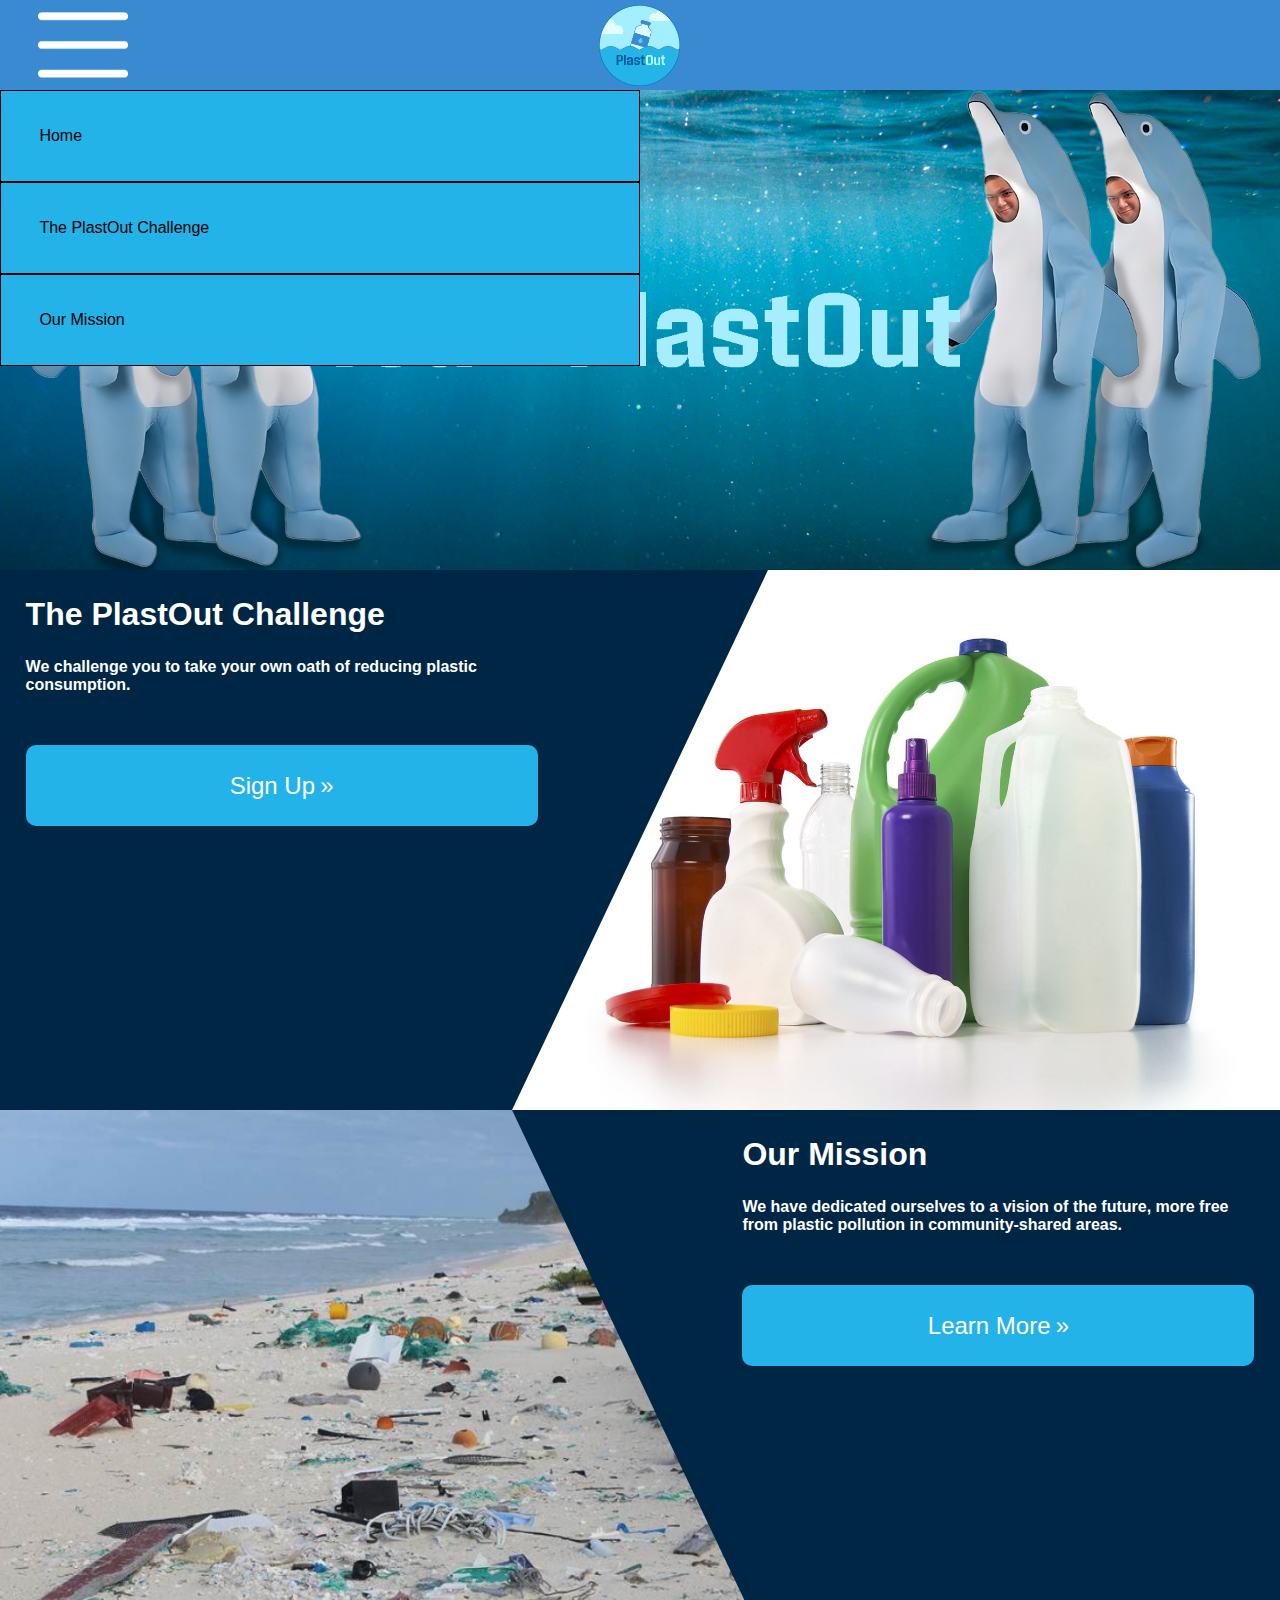
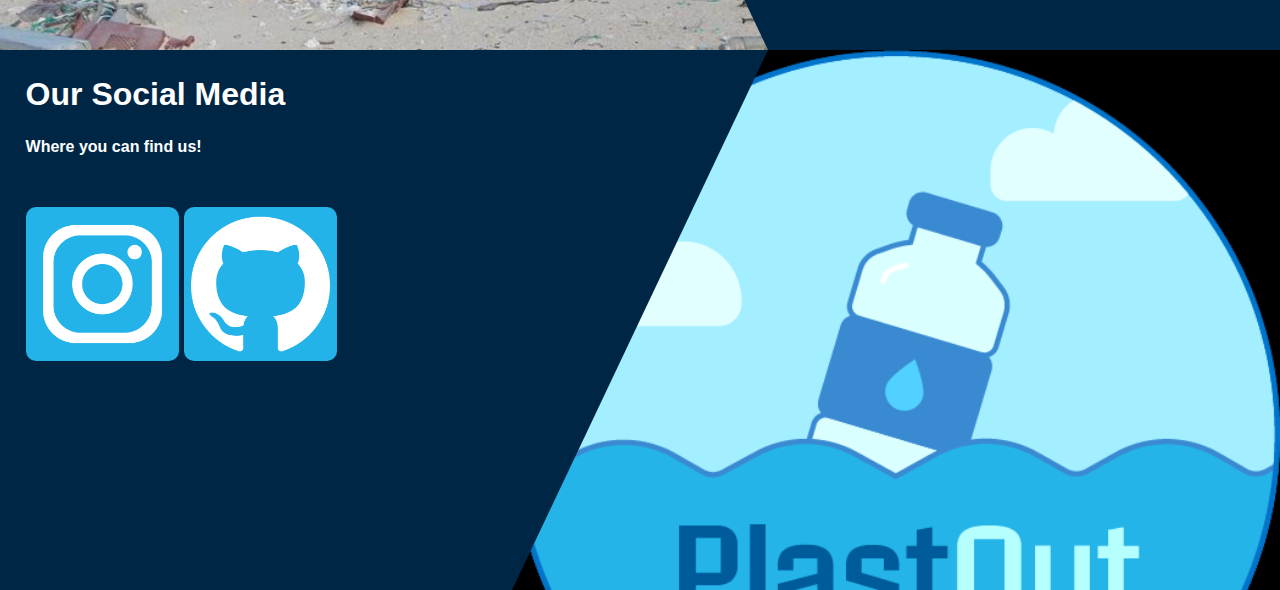
==== commit 1f6d32ce: "improved home-page; styling plastout-challenge" ====
--- a/docs/index.html
+++ b/docs/index.html
@@ -15,19 +15,18 @@
 <body>
     <div class="topbar">
         <div class="topbar-item" id="menu">
-            <img src="assets/PLACEHOLDER MENU ICON.png" id="menu-button">
+            <img src="assets/PLACEHOLDER MENU ICON.png" id="menu-button" class="topbar-item">
             <div id="navigator">
                 <a href="index.html" class="navigator-item">Home</a>
+                <a href="plastout-challenge.html" class="navigator-item">The PlastOut Challenge</a>
                 <a href="mission.html" class="navigator-item">Our Mission</a>
-                <a href="plastout-challenge.html" class="navigator-item">The PlastOut Challenge</a>
-                <a href="social-media.html" class="navigator-item">Our Social Media</a>
             </div>
             <div id="mask"></div>
         </div>
 
 
         <div class="topbar-item" id="logo">
-            <img src="assets/PlastOut.svg">
+            <img src="assets/PlastOut.svg" class="topbar-item">
         </div>
 
         <div class="topbar-item" id="spacer">
@@ -41,12 +40,14 @@
     <!-- right text -->
     <div class="content-block">
         <div class="content-banner-container-left">
-            <img src="assets/turtle.png" class="content-banner left-block">
+            <img src="assets/plastic.jpg" class="content-banner left-block">
         </div>
         
         <div class="left-block">
-            <h1 class="left-block">The PlastOut Challenge</h1>
-            <h2 class="left-block">We challenge you to take your own oath of reducing plastic consumption.</h2>
+            <h1 class="left-block content">The PlastOut Challenge</h1>
+            <h2 class="left-block content">We challenge you to take your own oath of reducing plastic consumption.</h2>
+            
+            <a href="plastout-challenge.html" class="more-button content">Sign Up<span class="arrow">»</span></a>
         </div>
 
         <div class="poly-container">
@@ -59,11 +60,13 @@
     <!-- left text -->
     <div class="content-block">
         <div class="content-banner-container-right">
-            <img src="assets/recycling.jpg" class="content-banner right-block">
+            <img src="assets/trash.jpg" class="content-banner right-block">
         </div>
         <div class="right-block">
-            <h1 class="right-block">Our Mission</h1>
-            <h2 class="right-block">We have dedicated ourselves to a vision of the future, more free from plast pollution in community-shared areas.</h2>
+            <h1 class="right-block content">Our Mission</h1>
+            <h2 class="right-block content">We have dedicated ourselves to a vision of the future, more free from plastic pollution in community-shared areas.</h2>
+
+            <a href="mission.html" class="more-button content">Learn More<span class="arrow">»</span></a>
         </div>
 
         <div class="poly-container">
@@ -76,11 +79,13 @@
     <!-- right text -->
     <div class="content-block">
         <div class="content-banner-container-left">
-            <img src="assets/test.jpg" class="content-banner left-block">
+            <img src="assets/PlastOut.svg" class="content-banner left-block">
         </div>
         <div class="left-block">
-            <h1 class="left-block">Our Social Media</h1>
-            <h2 class="left-block">Where you can find us!</h2>
+            <h1 class="left-block content">Our Social Media</h1>
+            <h2 class="left-block content">Where you can find us!</h2>
+            <a target="_blank" rel="noopener noreferrer" href="https://www.instagram.com/team.plastout/" class="social-button content"><img src="assets/insta-icon.png" class="social-button"></a>
+            <a target="_blank" rel="noopener noreferrer" href="https://github.com/TeamPlastOut" class="social-button content"><img src="assets/github-icon.png" class="social-button"></a>
         </div>
 
         <div class="poly-container">
--- a/docs/stylesheets/topbar.css
+++ b/docs/stylesheets/topbar.css
@@ -9,7 +9,7 @@
     font-family: 'Trebuchet MS', 'Lucida Sans Unicode', 'Lucida Grande', 'Lucida Sans', Arial, sans-serif;
 }
 
-img {
+img.topbar-item {
     height: 100%;
     width: auto;
 }
@@ -21,7 +21,7 @@
     height: 10%;
     display: flex;
     align-items: center;
-    background-color: #005d97;
+    background-color: #3A8AD1;
     z-index: 100;
 }
 
@@ -43,7 +43,7 @@
     top: 0px;
     position: absolute;
     z-index: 4;
-    background-color: #005d97;
+    background-color: #3A8AD1;
 }
 
 #navigator {
@@ -51,8 +51,8 @@
     position: absolute;
     bottom: 0px;
     left: 0px;
-    background-color: #0092a8;
-    transition: transform 1s;
+    background-color: #24B3E8;
+    transition: transform 0.5s;
     z-index: 3;
     /* display: block; */
 }
@@ -101,7 +101,7 @@
 
 #main-banner {
     width: 100%;
-    aspect-ratio: 4 / 3;
+    aspect-ratio: 8 / 3;
     background-image: url(../assets/banner-placeholder.png);
     background-size: cover;
 }
--- a/docs/stylesheets/content-blocks.css
+++ b/docs/stylesheets/content-blocks.css
@@ -2,7 +2,7 @@
     background-position: center;
     position: relative;
     width: 100%;
-    height: 75%;
+    height: 60%;
     overflow: hidden;
     display: flex;
     color: white;
@@ -21,17 +21,13 @@
     height: 100%;
     fill: #002645;
 }
-/* 
-.content-banner {
-    width: auto;
-    height: auto;
-} */
 
 div.left-block {
     text-align: left;
     position: absolute;
     z-index: 2;
     width: 40%;
+    height: 100%;
     left: 0px;
     padding: 2% 0% 0% 2%;
 }
@@ -41,6 +37,7 @@
     position: absolute;
     z-index: 2;
     width: 40%;
+    height: 100%;
     right: 0px;
     padding: 2% 2% 0% 0%;
 }
@@ -53,27 +50,86 @@
     right: 0;
     overflow: hidden;
     display: block;
-    margin: auto;
 }
 
 .content-banner-container-right {
-    background-color: black;
     position: absolute;
     width: 60%;
     height: 100%;
     left: 0;
     overflow: hidden;
     display: block;
+}
+
+.content-banner {
     margin: auto;
 }
 
-img.left-block {
-    height: 100%;
-    width: auto;
+.more-button {
+    all: unset;
+    display: flex;
+    justify-content: center;
+    align-items: center;
+    /* border: 4px white solid; */
+    border-radius: 10px;
+    background-color: #24B3E8;
+    width: 100%;
+    height: 15%;
+    font-size: 150%;
 }
 
-img.right-block {
-    left: 0px;
-    height: 100%;
-    width: auto;
-}+.arrow {
+    transition: 0.1s;
+    margin-left: 1%;
+}
+
+.more-button:hover {
+    background-color: #005663;
+}
+
+.more-button:hover > .arrow {
+    transform: translateX(40%);
+}
+
+a.social-button {
+    all: unset;
+    display: inline-block;
+    aspect-ratio: 1 / 1;
+    width: 30%;
+    border-radius: 10px;
+    background-color: #24B3E8;
+    transition: 0.1s;
+    position: relative;
+}
+
+a.social-button:hover {
+    background-color: #005663;
+}
+
+a.social-button:hover > img {
+    transform: scale(90%);
+}
+
+img.social-button {
+    display: block;
+    margin: auto;
+    position: absolute;
+    top: 0;
+    bottom: 0;
+    right: 0;
+    left: 0;
+    width: 90%;
+    height: 90%;
+    -webkit-filter: invert(100%); /* Safari/Chrome */
+    filter: invert(100%);
+}
+
+h1.content {
+    font-size: 200%;
+    margin-bottom: 5%;
+}
+
+h2.content {
+    font-size: 100%;
+    margin-bottom: 10%;
+}
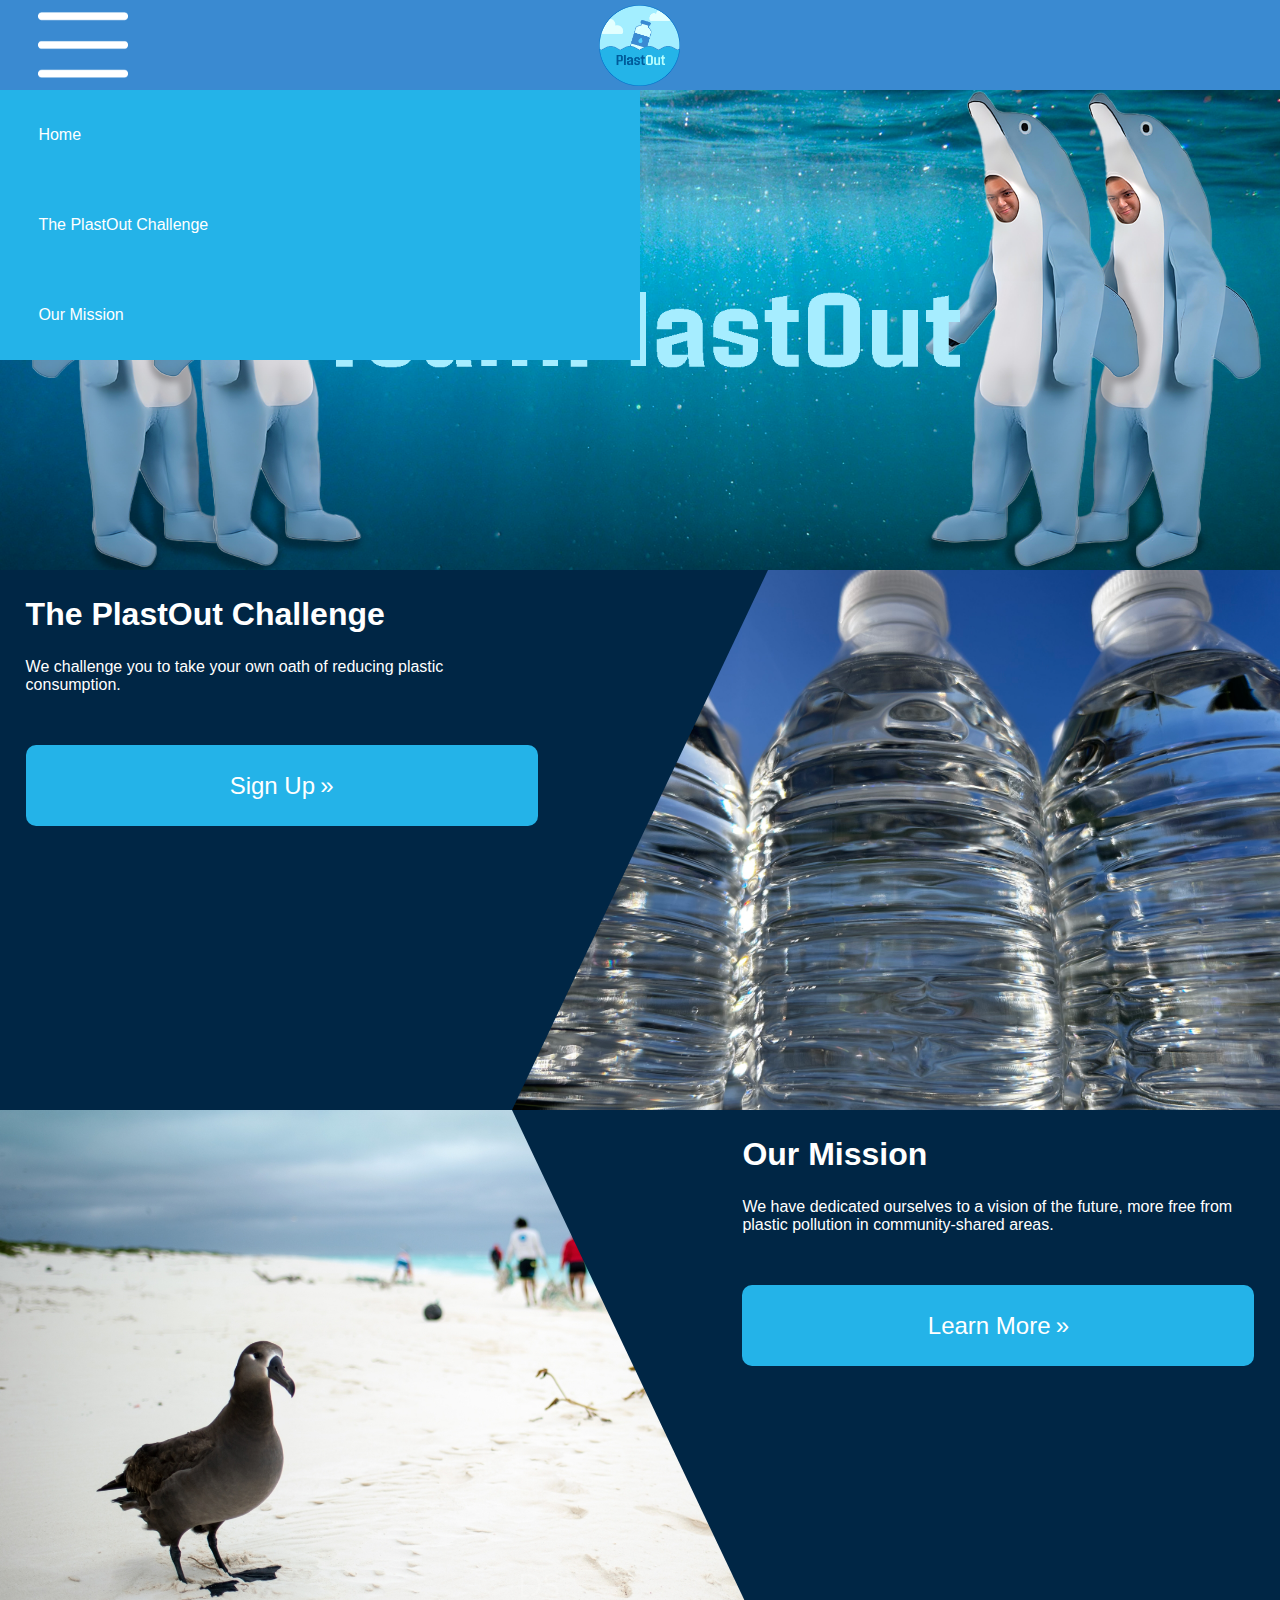
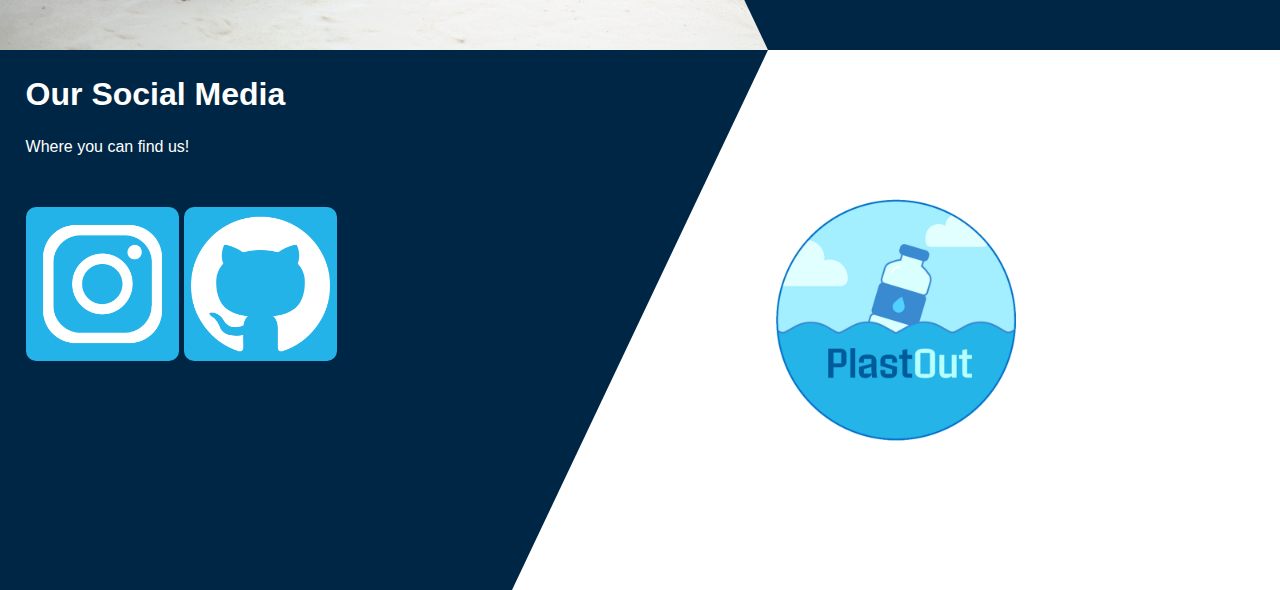
==== commit 5f1ebd92: "image centering" ====
--- a/docs/index.html
+++ b/docs/index.html
@@ -40,7 +40,7 @@
     <!-- right text -->
     <div class="content-block">
         <div class="content-banner-container-left">
-            <img src="assets/plastic.jpg" class="content-banner left-block">
+            <img src="assets/bottles.jpeg" class="content-banner left-block">
         </div>
         
         <div class="left-block">
@@ -60,7 +60,7 @@
     <!-- left text -->
     <div class="content-block">
         <div class="content-banner-container-right">
-            <img src="assets/trash.jpg" class="content-banner right-block">
+            <img src="assets/bird.jpg" class="content-banner right-block">
         </div>
         <div class="right-block">
             <h1 class="right-block content">Our Mission</h1>
@@ -79,7 +79,7 @@
     <!-- right text -->
     <div class="content-block">
         <div class="content-banner-container-left">
-            <img src="assets/PlastOut.svg" class="content-banner left-block">
+            <img src="assets/plastout-raster.png" class="content-banner left-block">
         </div>
         <div class="left-block">
             <h1 class="left-block content">Our Social Media</h1>
--- a/docs/stylesheets/topbar.css
+++ b/docs/stylesheets/topbar.css
@@ -81,8 +81,7 @@
     justify-content: center;
     padding-left: 6%;
     height: 10vh;
-    border: solid black;
-    border-width: 1px;
+    color: white;
 }
 
 .navigator-item:hover {
--- a/docs/stylesheets/content-blocks.css
+++ b/docs/stylesheets/content-blocks.css
@@ -42,13 +42,17 @@
     padding: 2% 2% 0% 0%;
 }
 
+.content-banner {
+    position: absolute;
+}
+
 .content-banner-container-left {
     background-color: black;
     position: absolute;
     width: 60%;
     height: 100%;
     right: 0;
-    overflow: hidden;
+    /* overflow: hidden; */
     display: block;
 }
 
@@ -57,12 +61,8 @@
     width: 60%;
     height: 100%;
     left: 0;
-    overflow: hidden;
+    /* overflow: hidden; */
     display: block;
-}
-
-.content-banner {
-    margin: auto;
 }
 
 .more-button {
@@ -132,4 +132,5 @@
 h2.content {
     font-size: 100%;
     margin-bottom: 10%;
+    font-weight: normal;
 }
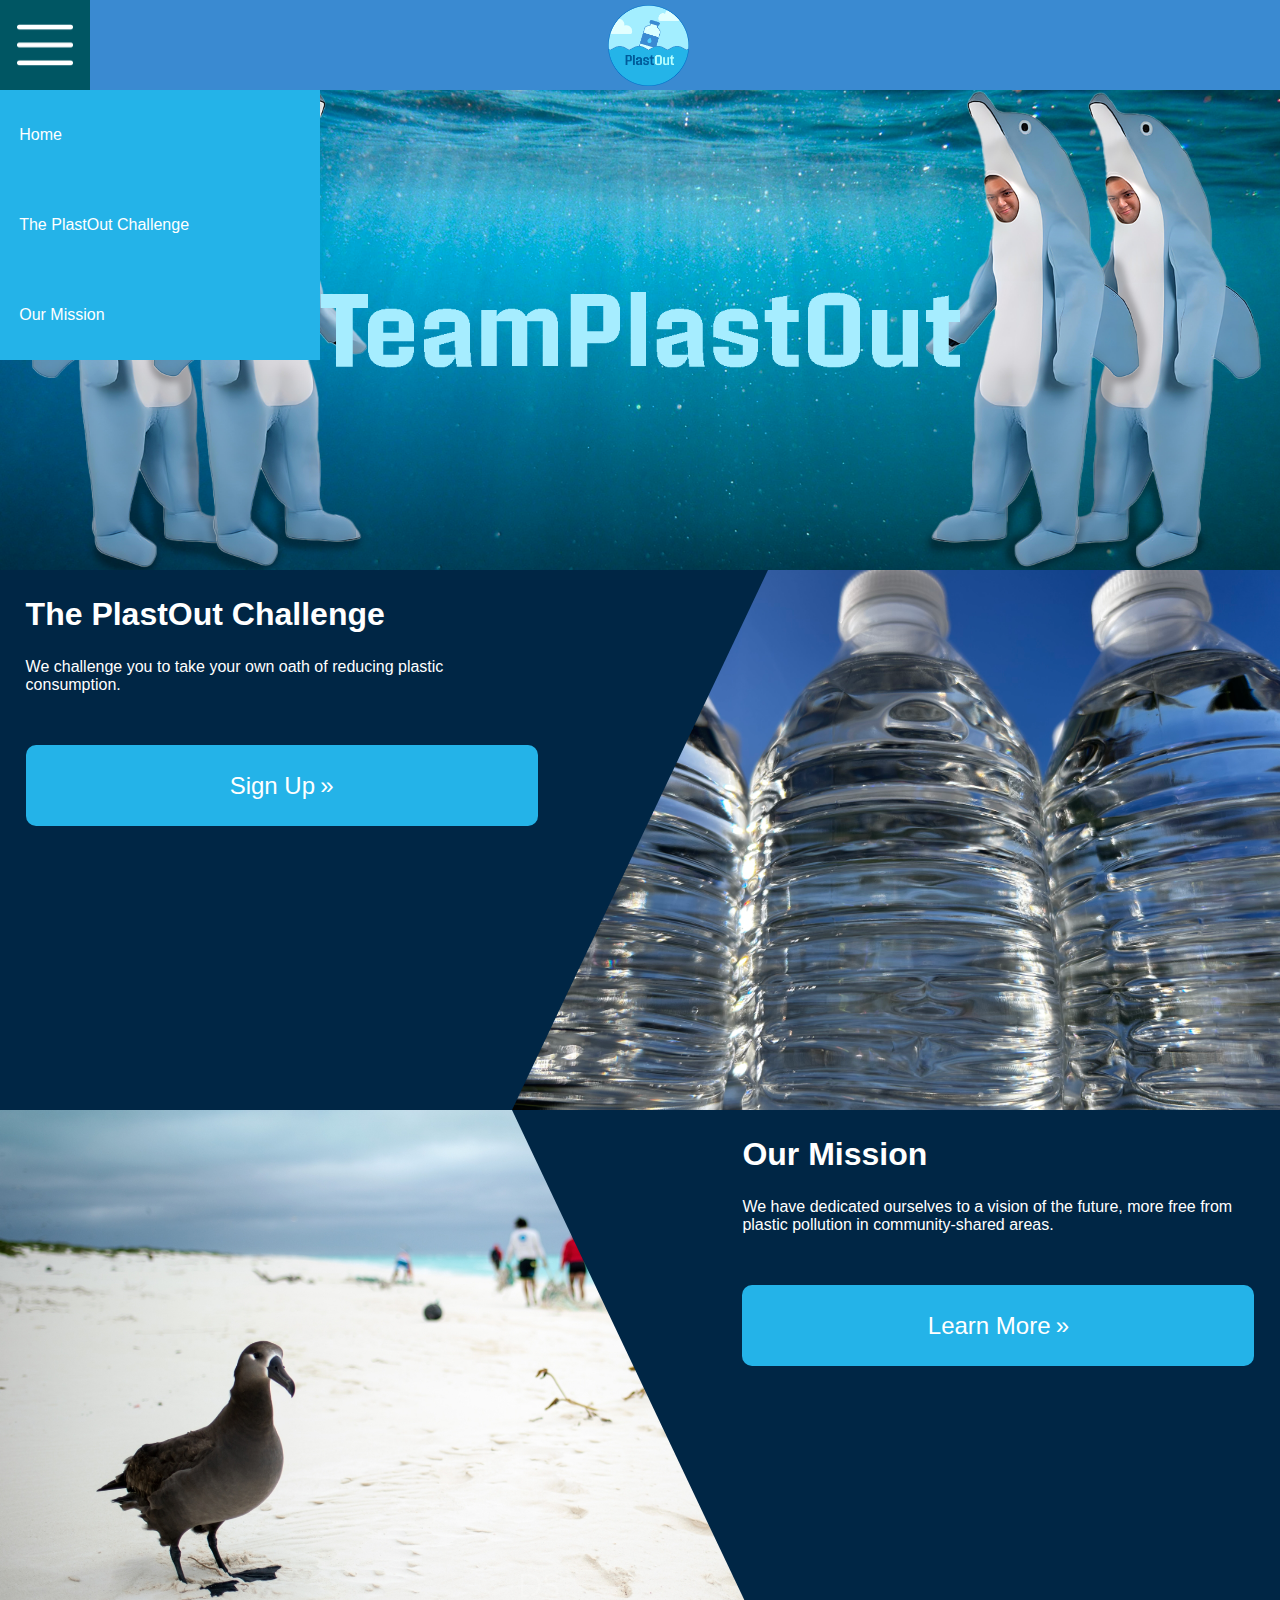
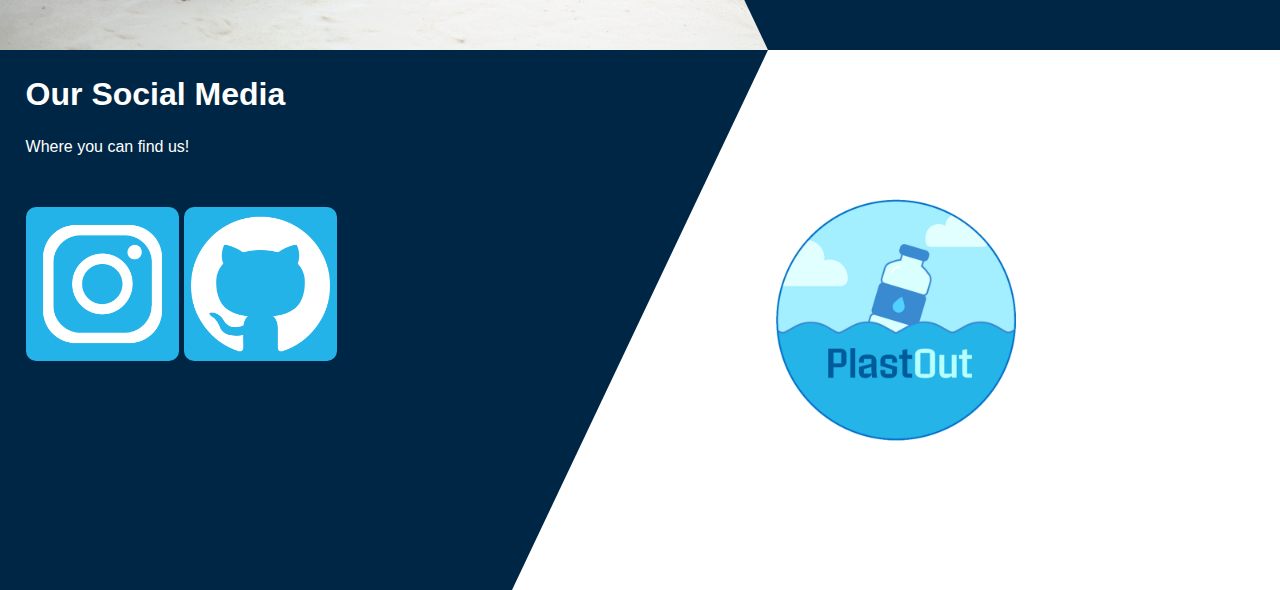
==== commit 37fb2c7b: "navbar adjustments" ====
--- a/docs/index.html
+++ b/docs/index.html
@@ -16,6 +16,7 @@
     <div class="topbar">
         <div class="topbar-item" id="menu">
             <img src="assets/PLACEHOLDER MENU ICON.png" id="menu-button" class="topbar-item">
+            <div id="fill"></div>
             <div id="navigator">
                 <a href="index.html" class="navigator-item">Home</a>
                 <a href="plastout-challenge.html" class="navigator-item">The PlastOut Challenge</a>
@@ -96,5 +97,6 @@
     </div>
 
     <script src="main.js"></script>
+    <script src="fix_nav.js"></script>
 </body>
 </html>--- a/docs/stylesheets/topbar.css
+++ b/docs/stylesheets/topbar.css
@@ -27,27 +27,32 @@
 
 div.topbar-item {
     height: 90%;
+    z-index: 5;
     display: flex;
-    z-index: 5;
-}
-
-#menu {
-    flex: 1 1 0;
-    justify-content: left;
-    display: block;
+    align-items: center;
 }
 
 #mask {
     width: 50%;
     height: 100%;
     top: 0px;
+    left: 0px;
     position: absolute;
     z-index: 4;
     background-color: #3A8AD1;
 }
 
+#fill {
+    top: 0;
+    position: absolute;
+    z-index: 5;
+    background-color: #3A8AD1;
+    height: 100%
+}
+
 #navigator {
-    width: 50%;
+    width: 25%;
+    min-width: 150px;
     position: absolute;
     bottom: 0px;
     left: 0px;
@@ -58,15 +63,26 @@
 }
 
 #menu-button {
-    position: absolute;
-    padding-left: 3%;
+    height: 90%;
+    display: block;
+    position: relative;
     z-index: 6;
-    top: 0;
-    left: 0;
 }
 
-#menu-button:hover + #navigator {
+#menu-button:hover ~ #navigator {
     transform: translateY(100%);
+}
+
+#menu-button:hover ~ #fill {
+    background-color: #005663;
+}
+
+#fill:hover ~ #navigator {
+    transform: translateY(100%);
+}
+
+#fill:hover {
+    background-color: #005663;
 }
 
 #navigator:hover {
@@ -88,6 +104,11 @@
     background-color: #005663;
 }
 
+#menu {
+    flex: 1 1 0;
+    height: 70%;
+}
+
 #logo {
     justify-content: center;
     flex: 4 4 0;
@@ -95,7 +116,7 @@
 
 #spacer {
     flex: 1 1 0;
-    justify-content: right;
+    justify-content: center;
 }
 
 #main-banner {
--- a/docs/stylesheets/content-blocks.css
+++ b/docs/stylesheets/content-blocks.css
@@ -52,7 +52,7 @@
     width: 60%;
     height: 100%;
     right: 0;
-    /* overflow: hidden; */
+    overflow: hidden;
     display: block;
 }
 
